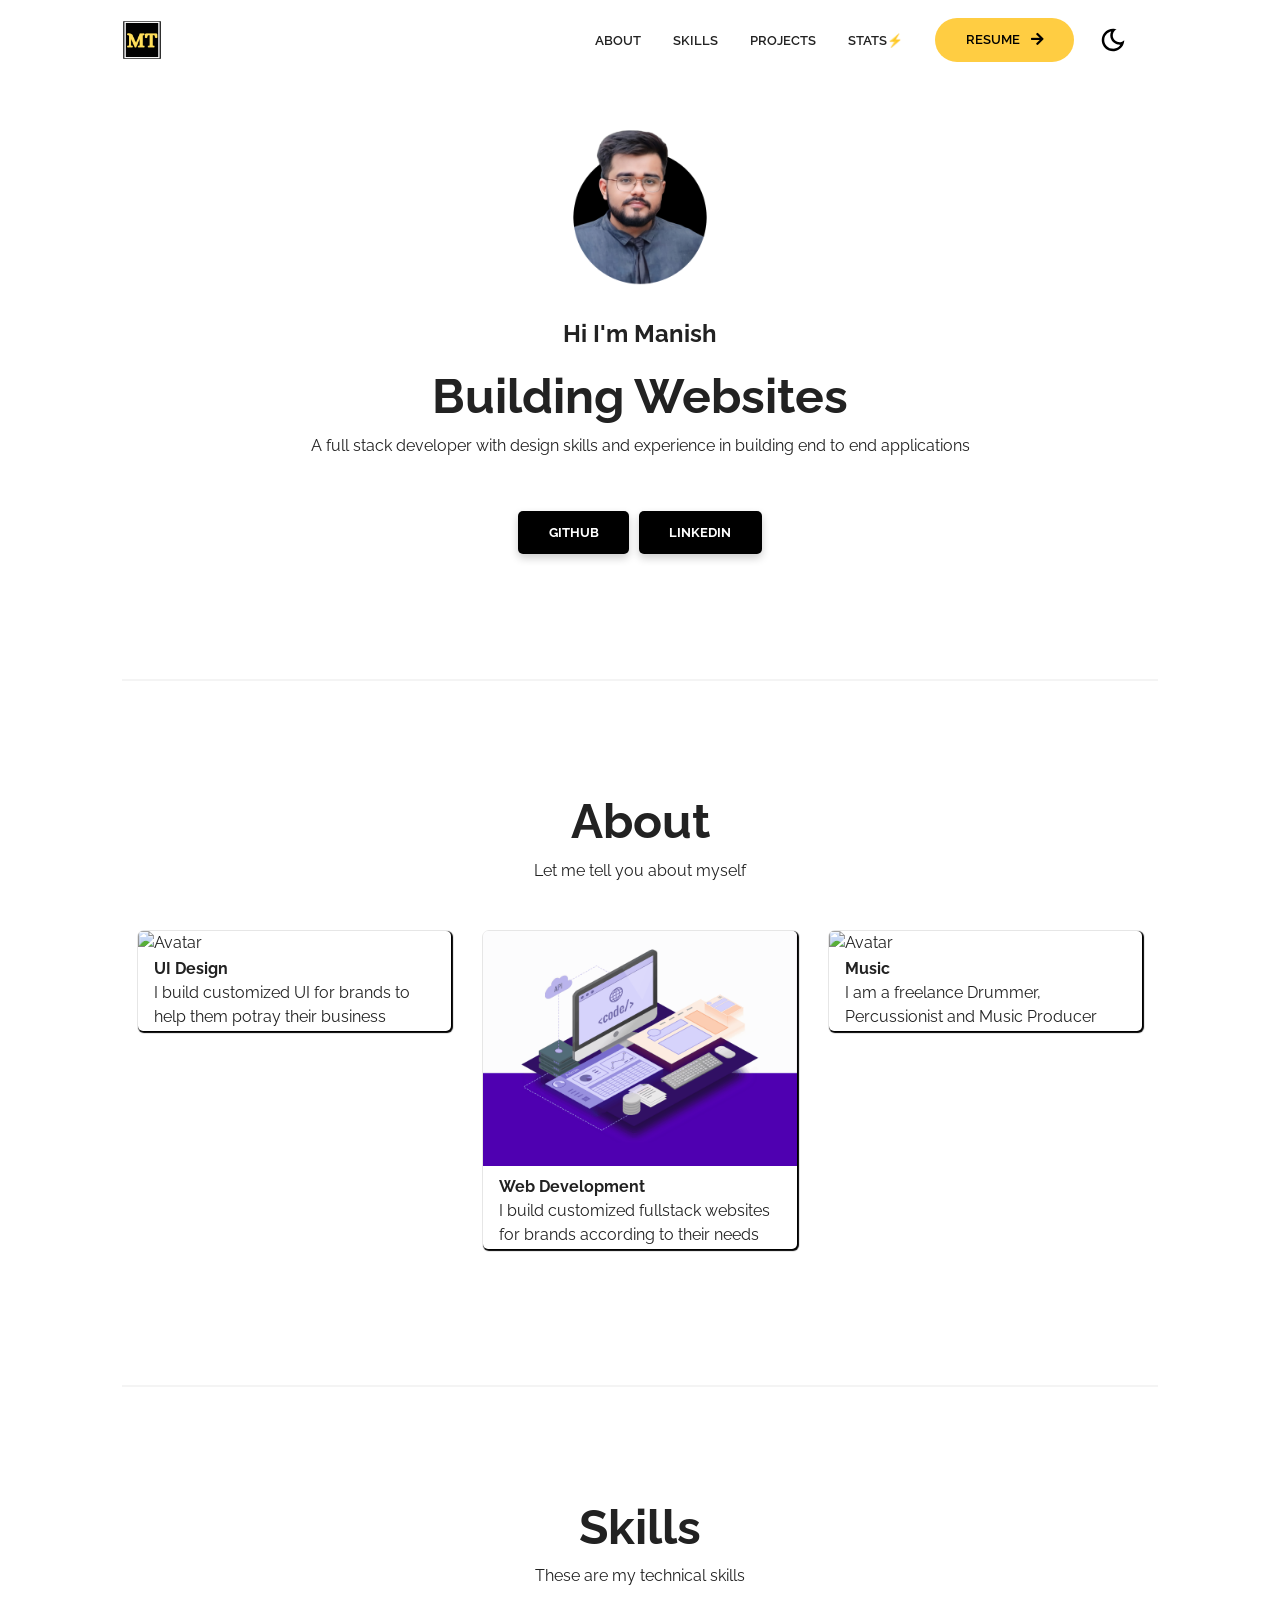
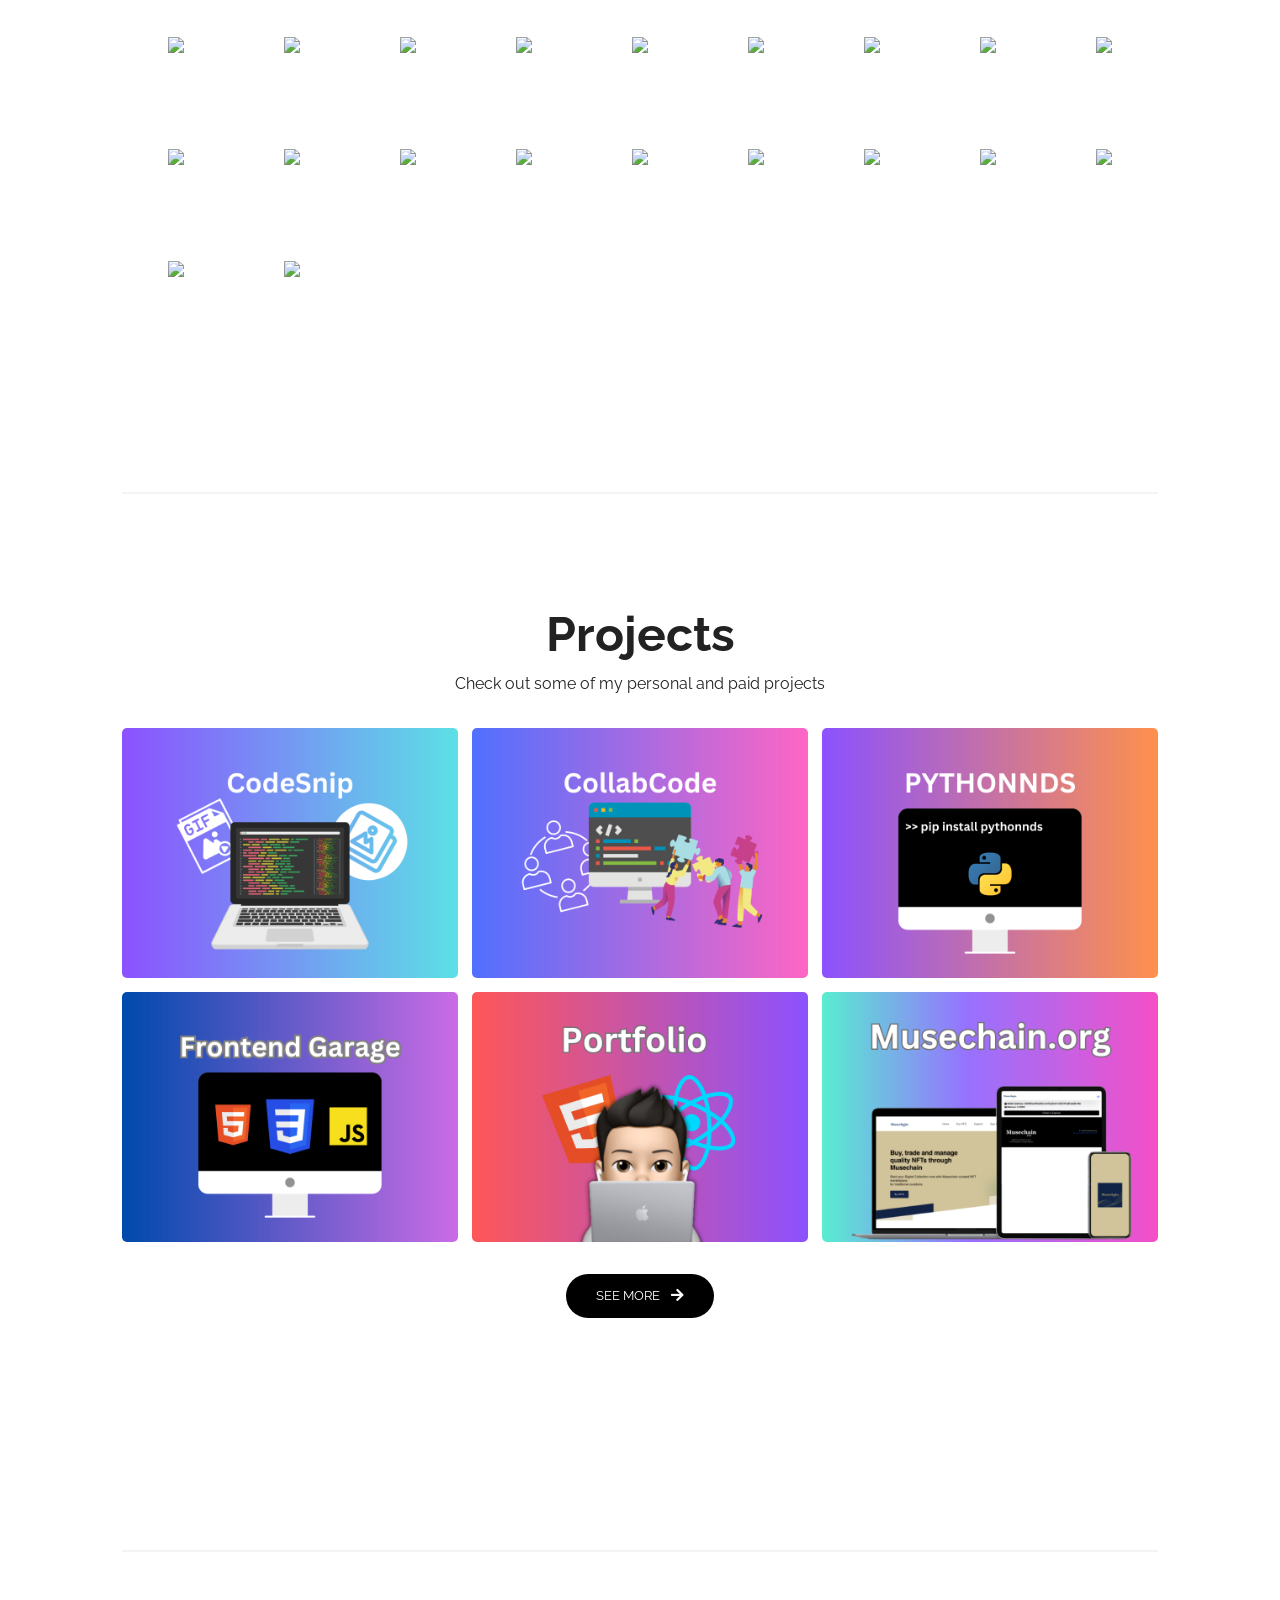
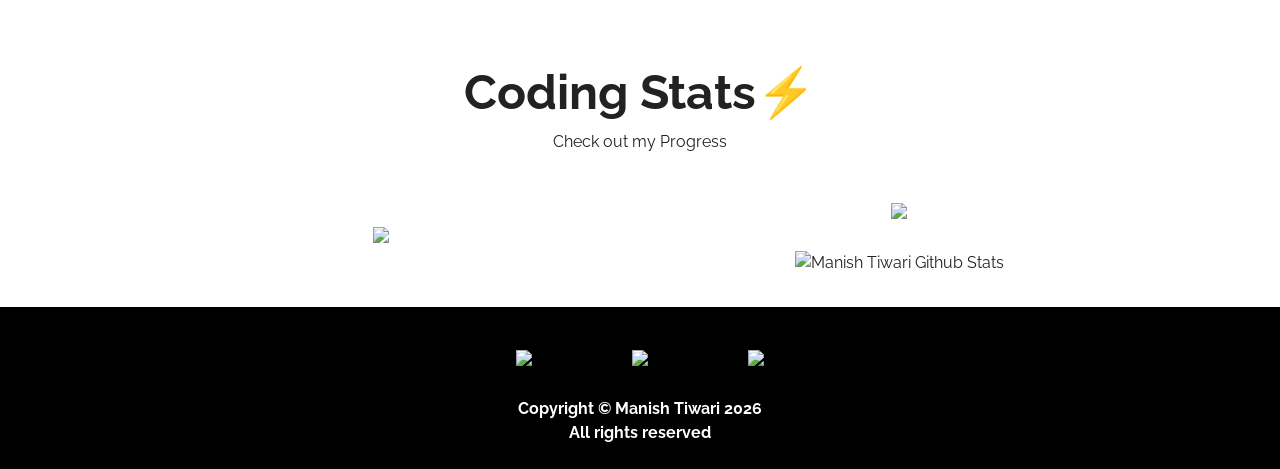
==== index.html @ 87e09b03 "Update index.html" ====
<!DOCTYPE html>
<html lang="en">
    <head>
        <meta charset="UTF-8">
        <meta http-equiv="X-UA-Compatible" content="IE=edge">
        <meta name="viewport" content="width=device-width, initial-scale=1.0">
        <!-- Primary Meta Tags -->
        <title>Manish Portfolio</title>
        <meta name="title" content="Manish Tiwari">
        <meta name="description" content="Portfolio Website">
        <!-- Open Graph / Facebook -->
        <meta property="og:type" content="website">
        <meta property="og:url" content="https://github.com/manish-9245/manish-9245.github.io">
        <meta property="og:title" content="Manish Tiwari">
        <meta property="og:description" content="Portfolio Website">
        <meta property="og:image" content="https://user-images.githubusercontent.com/62628408/150613011-b78a7f5a-0af1-4312-aab0-0022e7258693.png">
        <!-- Twitter -->
        <meta property="twitter:card" content="summary_large_image">
        <meta property="twitter:url" content="https://github.com/manish-9245/manish-9245.github.io">
        <meta property="twitter:title" content="Manish Tiwari">
        <meta property="twitter:description" content="Portfolio Website">
        <meta property="twitter:image" content="https://i.postimg.cc/9M6MC1FP/IMG-1929.jpg">
        <!-- Link -->
        <link rel="stylesheet" href="https://fontawesome.com/releases/v5.15/css/all.css">
        <link rel="apple-touch-icon" sizes="180x180" href="/src/assets/favicon/MT.png">
        <link
            rel="icon"
            type="image/png"
            sizes="16x16"
            href="/src/assets/favicon/MT.png"
        >
        <link
            rel="icon"
            type="image/png"
            sizes="32x32"
            href="/src/assets/favicon/MT.png"
        >
        <link
            rel="icon"
            type="image/png"
            sizes="192x192"
            href="/src/assets/favicon/MT.png"
        >
        <link
            rel="icon"
            type="image/png"
            sizes="512x512"
            href="/src/assets/favicon/MT.png"
        >
        <link rel="icon" type="image/x-icon" href="/src/assets/favicon/MT.ico">
        <link rel="manifest" href="/src/assets/favicon/site.webmanifest">
        <link
            rel="stylesheet"
            href="https://use.fontawesome.com/releases/v5.15.4/css/all.css"
            integrity="sha384-DyZ88mC6Up2uqS4h/KRgHuoeGwBcD4Ng9SiP4dIRy0EXTlnuz47vAwmeGwVChigm"
            crossorigin="anonymous"
        >
        <link rel="stylesheet" href="/src/css/style.css">
        <link rel="stylesheet" href="/src/css/utilities.css">
    </head>
    <body>
        <header id="hero">
            <!-- Navbar -->
            <nav class="navbar">
                <div class="container">
                    <!-- Logo -->
                    <h1 id="logo">
                        <a href="https://github.com/manish-9245">
                            <img src="./src/assets/favicon/MT.png" alt="Your Logo">
                        </a>
                    </h1>
                    <!-- Navbar links -->
                    <ul class="nav-menu">
                        <li>
                            <a class="nav-link" href="#about">ABOUT</a>
                        </li>
                        <li>
                            <a class="nav-link" href="#skilled">SKILLS</a>
                        </li>
                        <li>
                            <a class="nav-link" href="#projects">PROJECTS</a>
                        </li>
                        <li>
                            <a class="nav-link" href="#stats">STATS⚡</a>
                        </li>
                        <li>
                            <a class="nav-link btn btn-primary" href="https://drive.google.com/file/d/1fNdwruyw9_mFZpUhJVUQkKXhj7fL78l2/view?usp=sharing">
                                RESUME
                                <i class="fas fa-arrow-right"></i>
                            </a>
                        </li>
                        <!-- Toggle switch -->
                        <div class="theme-switch">
                            <input type="checkbox" id="switch">
                            <label class="toggle-icons" for="switch">
                                <img class="moon" src="/src/assets/moon.svg">
                                <img class="sun" src="/src/assets/sun.svg">
                            </label>
                        </div>
                        <!-- Hamburger menu -->
                    </ul>
                    <div class="hamburger">
                        <span class="bar"></span>
                        <span class="bar"></span>
                        <span class="bar"></span>
                    </div>
                </div>
            </nav>
            <section class="header-container">
                <img class="profile-image" src="/src/assets/profile-image.png" alt="">
                <h1>Hi I'm Manish</h1>
                <div class="content-text">
                    <h2>Building Websites</h2>
                    <p>
                        A full stack developer with design skills and experience in building
            end to end applications
                    </p>
                </div>
                <div class="button-container">
                    <a href="https://github.com/manish-9245" class="btn btn-secondary" target="_blank">
                        <strong>Github</strong>
                    </a>
                    <a href="https://www.linkedin.com/in/manishtiwari13/" class="btn btn-secondary" target="_blank">
                        <strong>LinkedIn</strong>
                    </a>
                </div>
            </section>
        </header>
        <!-- About -->
        <section id="about">
            <div class="division"></div>
            <div class="content-text">
                <h2>About</h2>
                <p>Let me tell you about myself</p>
            </div>
            <div class="responsive-three-column-grid">
                <div>
                    <div class="cards">
                        <img src="/src/assets/ui.gif" alt="Avatar">
                        <div class="containers">
                            <h4>
                                <b>UI Design</b>
                            </h4>
                            <p>I build customized UI for brands to help them potray their business</p>
                        </div>
                    </div>
                </div>
                <div>
                    <div class="cards">
                        <img src="/src/assets/web-development.gif" alt="Avatar">
                        <div class="containers">
                            <h4>
                                <b>Web Development</b>
                            </h4>
                            <p>I build customized fullstack websites for brands according to their needs</p>
                        </div>
                    </div>
                </div>
                <div>
                    <div class="cards">
                        <img src="/src/assets/music.gif" alt="Avatar">
                        <div class="containers">
                            <h4>
                                <b>Music</b>
                            </h4>
                            <p>I am a freelance Drummer, Percussionist and Music Producer</p>
                        </div>
                    </div>
                </div>
            </div>
        </section>
        <!-- skills -->
        <section id="skilled">
            <div class="division"></div>
            <div class="content-text">
                <h2>Skills</h2>
                <p>These are my technical skills</p>
            </div>
            <div class="skills">
                <div class="skill">
                    <img src="https://raw.githubusercontent.com/rahulbanerjee26/githubProfileReadmeGenerator/main/icons/html.svg">
                </div>
                <div class="skill">
                    <img src="https://raw.githubusercontent.com/rahulbanerjee26/githubProfileReadmeGenerator/main/icons/css.svg">
                </div>
                <div class="skill">
                    <img src="https://raw.githubusercontent.com/rahulbanerjee26/githubProfileReadmeGenerator/main/icons/cpp.svg">
                </div>
                <div class="skill">
                    <img src="https://raw.githubusercontent.com/rahulbanerjee26/githubProfileReadmeGenerator/main/icons/python.svg">
                </div>
                <div class="skill">
                    <img src="https://raw.githubusercontent.com/rahulbanerjee26/githubProfileReadmeGenerator/main/icons/javascript.svg">
                </div>
                <div class="skill">
                    <img src="https://raw.githubusercontent.com/rahulbanerjee26/githubProfileReadmeGenerator/main/icons/azure.svg">
                </div>
                <div class="skill">
                    <img src="https://raw.githubusercontent.com/rahulbanerjee26/githubProfileReadmeGenerator/main/icons/bootstrap.svg">
                </div>
                <div class="skill">
                    <img src="https://raw.githubusercontent.com/rahulbanerjee26/githubProfileReadmeGenerator/main/icons/figma.svg">
                </div>
                <div class="skill">
                    <img src="https://raw.githubusercontent.com/rahulbanerjee26/githubProfileReadmeGenerator/main/icons/firebase.svg">
                </div>
                <div class="skill">
                    <img src="https://raw.githubusercontent.com/rahulbanerjee26/githubProfileReadmeGenerator/main/icons/graphql.svg">
                </div>
                <div class="skill">
                    <img src="https://raw.githubusercontent.com/rahulbanerjee26/githubProfileReadmeGenerator/main/icons/heroku.svg">
                </div>
                <div class="skill">
                    <img src="https://raw.githubusercontent.com/rahulbanerjee26/githubProfileReadmeGenerator/main/icons/mongodb.svg">
                </div>
                <div class="skill">
                    <img src="https://raw.githubusercontent.com/rahulbanerjee26/githubProfileReadmeGenerator/main/icons/mysql.svg">
                </div>                
                
               
                <div class="skill" style="filter:drop-shadow(2px 2px 2px white);">
                    <img src="https://raw.githubusercontent.com/rahulbanerjee26/githubProfileReadmeGenerator/main/icons/php.svg">
                </div>
                <div class="skill">
                    <img src="https://raw.githubusercontent.com/rahulbanerjee26/githubProfileReadmeGenerator/main/icons/reactjs.svg">
                </div>
                <div class="skill">
                    <img src="https://raw.githubusercontent.com/rahulbanerjee26/githubProfileReadmeGenerator/main/icons/redux.svg">
                </div>
                <div class="skill">
                    <img src="https://raw.githubusercontent.com/rahulbanerjee26/githubProfileReadmeGenerator/main/icons/sass.svg">
                </div>
                
                <div class="skill">
                    <img src="https://raw.githubusercontent.com/rahulbanerjee26/githubProfileReadmeGenerator/main/icons/typescript.svg">
                </div>
                <div class="skill" style="filter:drop-shadow(2px 2px 2px white);">
                    <img src="https://raw.githubusercontent.com/rahulbanerjee26/githubProfileReadmeGenerator/main/icons/vercel-dark.svg">
                </div>
                <div class="skill">
                    <img src="https://raw.githubusercontent.com/rahulbanerjee26/githubProfileReadmeGenerator/main/icons/netlify.svg">
                </div>
                
            </div>
        </section>
        <!-- Projects -->
        <section id="projects" class="project-container container">
            <div class="division"></div>
            <div class="content-text">
                <h2>Projects</h2>
                <p>Check out some of my personal and paid projects</p>
            </div>
            <article class="project">
                <!-- Project 1 -->
                <div href="https://codesnip-sigma.vercel.app/" class="card">
                    <div class="project-info">
                        <div class="project-bio">
                            <h3>
                                <mark style="background-color: blue; color: white">
                                    CodeSnip
                                </mark
                >
                            </h3>
                            <p>
                                <mark>React, HTML, SASS, CSS, JS</mark>
                            </p>
                        </div>
                        <div class="project-link">
                            <a href="https://github.com/manish-9245/codesnip" target="_blank">
                                <i class="fab fa-github"></i>
                            </a>
                            <a href="https://codesnip-sigma.vercel.app/" target="_blank">
                                <i class="fas fa-globe"></i>
                            </a>
                        </div>
                    </div>
                </div>
                <!-- Project 2 -->
                <div href="" class="card">
                    <div class="project-info">
                        <div class="project-bio">
                            <h3>
                                <mark style="background-color: blue; color: white">
                                    CollabCode
                                </mark
                >
                            </h3>
                            <p>
                                <mark>Web Socket, React,CSS, Node</mark>
                            </p>
                        </div>
                        <div class="project-link">
                            <a href="https://github.com/manish-9245/collabcode.io" target="_blank">
                                <i class="fab fa-github"></i>
                            </a>
                            <a href="http://collabcode-io.vercel.app/" target="_blank">
                                <i class="fas fa-globe"></i>
                            </a>
                        </div>
                    </div>
                </div>
                <!-- Porject 3 -->
                <div href="" class="card">
                    <div class="project-info">
                        <div class="project-bio">
                            <h3>
                                <mark style="background-color: blue; color: white">
                                    PYTHONNDS
                                </mark
                >
                            </h3>
                            <p>
                                <mark>Python, Twine</mark>
                            </p>
                        </div>
                        <div class="project-link">
                            <a href="https://github.com/manish-9245/pythonnds_docs" target="_blank">
                                <i class="fab fa-github"></i>
                            </a>
                            <a href="https://py-ds-docs.vercel.app/" target="_blank">
                                <i class="fas fa-globe"></i>
                            </a>
                        </div>
                    </div>
                </div>
                <!-- Project 4 -->
                <div href="" class="card">
                    <div class="project-info">
                        <div class="project-bio">
                            <h3>
                                <mark style="background-color: blue; color: white">
                                    Frontend Garage
                                </mark
                >
                            </h3>
                            <p>
                                <mark>Javascript, React, CSS, Code Mirror</mark>
                            </p>
                        </div>
                        <div class="project-link">
                            <a href="https://github.com/manish-9245/Frontend-Garage" target="_blank">
                                <i class="fab fa-github"></i>
                            </a>
                            <a href="http://frontend-garage-eosin.vercel.app/" target="_blank">
                                <i class="fas fa-globe"></i>
                            </a>
                        </div>
                    </div>
                </div>
                <!-- Project 5 -->
                <div href="https://manishtiwari-bay.vercel.app/" class="card">
                    <div class="project-info">
                        <div class="project-bio">
                            <h3>
                                <mark style="background-color: blue; color: white">
                                    Portfolio
                                </mark
                >
                            </h3>
                            <p>
                                <mark>React, HTML, SASS, CSS, JS</mark>
                            </p>
                        </div>
                        <div class="project-link">
                            <a href="https://github.com/manish-9245/Portfolio-React" target="_blank">
                                <i class="fab fa-github"></i>
                            </a>
                            <a href="https://manishtiwari-bay.vercel.app/" target="_blank">
                                <i class="fas fa-globe"></i>
                            </a>
                        </div>
                    </div>
                </div>
                <!-- Project 6 -->
                <div href="" class="card">
                    <div class="project-info">
                        <div class="project-bio">
                            <h3>
                                <mark style="background-color: blue; color: white">
                                    MuseChain
                                </mark
                >
                            </h3>
                            <p>
                                <mark>React, HTML, CSS, JS, Web3</mark>
                            </p>
                        </div>
                        <div class="project-link">
                            <a href="https://github.com/Musechainofficial/MuseChain_Client" target="_blank">
                                <i class="fab fa-github"></i>
                            </a>
                            <a href="https://musechain.org/" target="_blank">
                                <i class="fas fa-globe"></i>
                            </a>
                        </div>
                    </div>
                </div>
            </article>
            <a href="https://github.com/manish-9245?tab=repositories" class="btn btn-secondary" target="_blank">
                See More
                <i class="fas fa-arrow-right"></i>
            </a>
        </section>
        <section id="stats">
            <div class="division"></div>
            <div class="content-text">
                <h2>Coding Stats⚡</h2>
                <p>Check out my Progress</p>
            </div>
            <div class="row">
                <div class="column" >
                    <a href="https://leetcode.com/coderbabuaa/"><img src="https://leetcard.jacoblin.cool/coderbabuaa?theme=dark&font=Crimson%20Pro&ext=heatmap&cache=0" width:"100%" /></a>
                </div>
                <div class="column" >
                    <img src="https://wakatime.com/badge/user/8862995c-21a1-4de3-9a95-e04b050ba05e.svg">
                    <br><br>
                    <img align="center" src="https://github-readme-streak-stats.herokuapp.com/?user=manish-9245&theme=react&border=61dafb&hide_border=true" alt="Manish Tiwari Github Stats" width:"100%" />
                </div>
              </div>
        </section>
        <footer id="footer">
            <div class="container">
                <div class="socs">
                    <div class="soc">
                        <a href="https://www.instagram.com/manish.mp3/">
                        <img src="https://raw.githubusercontent.com/rahulbanerjee26/githubProfileReadmeGenerator/main/icons/instagram.svg"></a>
                    </div>
                    <div class="soc">
                        
                        <a href="https://www.linkedin.com/in/manishtiwari13/">
                        <img src="https://raw.githubusercontent.com/rahulbanerjee26/githubProfileReadmeGenerator/main/icons/linked-in-alt.svg">
                    </a>
                    </div>
                    <div class="soc">
                        <a href="https://github.com/manish-9245">
                        <img src="https://raw.githubusercontent.com/rahulbanerjee26/githubProfileReadmeGenerator/main/icons/github.svg"></a>
                    </div>
                </div>
                <h4>
                    Copyright &copy; Manish Tiwari
                    <span id="datee"></span>
                    <br>All rights reserved
                </h4>
            </div>
        </footer>
        <script src="/src/js/script.js"></script>
    </body>
</html>
---- src/css/style.css ----
/* This is the required project styling. Will contain essential CSS styles like:
   * Flex property
   * Grid layout
   * Cards and sections
*/

@import url(https://fonts.googleapis.com/css?family=Raleway:100,200,300,regular,500,600,700,800,900,100italic,200italic,300italic,italic,500italic,600italic,700italic,800italic,900italic);

/* variables */
:root {
  /* Colors */
  --primary-color: #ffcd42;
  --secondary-color: #ffd35c;
  --bg-primary: #ffffff;
  --text-color: #222222;
  --text-color-two: #ffffff;
  --bg-secondary: #000000;
  --card-background: #f4f4f4;
  --bg-secondary-two: #111111;

  --shadow: 0 10px 40px rgba(0, 0, 0, 0.2);

  /* Font Weight */
  --weight-small: 400;
  --weight-semibold: 600;
  --weight-bold: 800;

  /* Max width */
  --width-small: 600px;
  --width-medium: 1100px;
  --width-large: 1300px;
  --card-colour: #000000;
  --footer-border:rgb(0, 0, 0);
}

[data-theme="dark"] {
  --primary-color: #ffcd42;
  --secondary-color: #ffd35c;
  --bg-primary: #000000;
  --text-color: #ffffff;
  --text-color-two: #222222;
  --bg-secondary: #ffffff;
  --card-background: #111111;
  --bg-secondary-two: #f4f4f4;
  --shadow: 0 2px 10px rgba(95, 95, 95, 0.2);
  --card-colour: #ffffff;
  --footer-border:#ffd35c;
}

html {
  font-size: 100%;
  scroll-behavior: smooth;
}

/* Reset default styling */
* {
  margin: 0;
  padding: 0;
  box-sizing: border-box;
}

ul {
  list-style: none;
}

a {
  text-decoration: none;
  color: var(--text-color);
}
/* timeline */
.responsive-three-column-grid {
  display:block;
}

/* columns */
.responsive-three-column-grid > * {
  padding:1rem;
}

/* tablet breakpoint */
@media (min-width:768px) {
  .responsive-three-column-grid {
      display: grid;
      grid-auto-rows: 1fr;
      grid-template-columns: 1fr 1fr 1fr;
  }
}

.soc {
  margin: 1rem;
  height: 2rem;
  width: 2rem; 
}
.soc > img{
  text-align: center;
 width: 100%;
}

.socs :hover{
  filter:drop-shadow(1px 1px 1px rgb(155, 240, 255));
  animation: sbounce 0.6s infinite alternate;
}


.socs {
  max-width: 1200px;
  margin: 0 auto;
  display: grid;
  gap: 1rem;
  justify-content: center;
  grid-template-columns: repeat(auto-fit, minmax(100px, 1fr));
  text-align: center;
  align-items: center;
  place-items: center;
}

.container {
  display: flex;
  justify-content: center;
  text-align: center;
  max-width: 1000px; /* Adjust the maximum width of the container as needed */
  margin: 0 auto; /* Center the container horizontally on the page */
}

.row {
  display:block;
  align-items: center;
}
.row >*{
  padding:1rem;
  text-align: center;
  place-content: center;
}
@media (min-width:768px) {
  .row {
      display: grid;
      grid-template-columns: 1fr 1fr;
  }
}
@media (max-width:768px) {
  .row {
      display: grid;
      grid-template-columns: 1fr;
  }
}

#skilled {
  display: flex;
  flex-direction: column;
  max-width: var(--width-medium);
  margin: 0 auto;
  padding: 1rem 2rem;
}

.skill {
  margin: 1rem;
  height: 4rem;
  width: 4rem; 
}

.skill > img{
  text-align: center;
 width: 100%;
}
* {
  max-width: 100%;
}
.skills :hover{
  filter:drop-shadow(2px 2px 2px var(--card-colour));
  animation: sbounce 0.6s infinite alternate;
}

@keyframes sbounce {
  from {
    transform: translateY(0px);
  }

  to {
    transform: translateY(-5px);
  }
}

.skills {
  max-width: 100%;
  margin: 0 auto;
  display: grid;
  gap: 1rem;
  justify-content: center;
  grid-template-columns: repeat(auto-fit, minmax(100px, 1fr));
  text-align: center;
  align-items: center;
  place-items: center;
}

.cards {
  box-shadow: 1px 1px 1px 1px var(--card-colour);
  transition: 0.3s;
  border-radius: 5px; /* 5px rounded corners */
}
body::-webkit-scrollbar {
  width: 3px;
  height: 10px;               /* width of the entire scrollbar */
}
body::-webkit-scrollbar-track {
  background: var(--bg-primary);        /* color of the tracking area */
}
body::-webkit-scrollbar-thumb {
  background-color: var(--bg-primary);    /* color of the scroll thumb */
  border-radius: 20px;       /* roundness of the scroll thumb */
  border: 3px solid var(--card-colour);  /* creates padding around scroll thumb */
}
/* Add rounded corners to the top left and the top right corner of the image */
.cards >img {
  border-radius: 5px 5px 0 0;
  text-align: center;
 width: 100%;
}

.card >p{
  padding-bottom: 5px;
}
/* On mouse-over, add a deeper shadow */
.cards:hover {
  box-shadow: 0 4px 10px 5px var(--card-colour);
}

/* Add some padding inside the card container */
.containers {
  padding: 2px 16px;
}
/* Main styling */
body {
  background: var(--bg-primary);
  color: var(--text-color);
  font-family: "Raleway", sans-serif;
  line-height: 1.5;
}

.button-container {
  display: flex;
  justify-content: center;
  align-items: center;
  gap:10px;
}
.button-container .btn{
  box-shadow: 0 4px 8px 0 rgba(0,0,0,0.2);
  transition: 0.3s;
  border-radius: 5px;
}
.button-container .btn:hover {
  box-shadow: 0 5px 10px 0 rgba(0,0,0,0.6);
}

/* Navbar */
.navbar {
  position: fixed;
  top: 0;
  left: 0;
  right: 0;
  z-index: 20;
  background: var(--bg-primary);
  
}

.navbar .container {
  display: flex;
  align-items: center;
  justify-content: space-between;
  z-index: 20;
  height: 80px;
  width: 100%;
  
}

.navbar .nav-menu {
  display: flex;
  align-items: center;
  background: var(--bg-primary);
}

.navbar .nav-link {
  margin: 0 1rem;
  font-size: 0.8rem;
  font-weight: var(--weight-semibold);
}

.navbar #logo img {
  display: block;
  width: 40px;
}

.navbar .btn {
  margin-right: 1.5rem;
}

.fas.fa-arrow-right {
  margin-left: 0.5rem;
  font-size: 0.9rem;
}

/* hamburger */
.hamburger {
  margin-bottom: 0.1rem;
  display: none;
}

.bar {
  display: block;
  width: 23px;
  height: 3px;
  margin: 4px auto;
  transition: all 0.3s ease-in-out;
  border-radius: 30px;
  background-color: var(--bg-secondary);
}

/* Hero section */
#hero {
  display: flex;
  flex-direction: column;
  height: 100%;
}

.profile-image {
  width: 150px;
  border-radius: 50%;
  animation: bounce 1s infinite alternate;
}

@keyframes bounce {
  from {
    transform: translateY(0px);
  }

  to {
    transform: translateY(-10px);
  }
}

.division {
  width: 100%;
  height: 2px;
  background-color: var(--card-background);
  margin: 5.5rem 0;
}
/*About */
#about {
  display: flex;
  flex-direction: column;
  max-width: var(--width-medium);
  margin: 0 auto;
  padding: 1rem 2rem;
}
#stats {
  display: flex;
  flex-direction: column;
  max-width: var(--width-medium);
  margin: 0 auto;
  padding: 1rem 2rem;
}
/* Projects */
#projects {
  display: flex;
  flex-direction: column;
  margin: 2rem auto 5rem;
}

#projects .btn {
  align-self: center;
  margin: 2rem 0;
}

.project {
  display: grid;
  grid-template-columns: repeat(3, 1fr);
  grid-auto-rows: minmax(250px, auto);
  grid-gap: 0.9rem;
}

.card .project-bio p {
  font-size: 0.83rem;
}

.card .project-bio h3 {
  font-size: 0.9rem;
}

.project-info {
  display: flex;
  justify-content: space-between;
  opacity: 0;
  position: relative;
  transition: 0.5s ease-out;
}

.project-bio {
  display: flex;
  flex-direction: column;
  justify-content: flex-end;
  position: relative;
  top: 160px;
  left: 10px;
}

/* Footer */
#footer {
  background: #000000;
  border-top: 2px solid var(--footer-border);
}

#footer .container {
  display: flex;
  flex-direction: column;
  align-items: center;
  justify-content: center;
  color: #ffffff;
  min-height: 160px;
  text-align: center;
}


/* Responsiveness */

@media (max-width: 1000px) {
  .project {
    display: grid;
    grid-template-columns: repeat(2, 1fr);
  }
}

@media (max-width: 768px) {
}

@media (max-width: 670px) {
  .navbar .nav-menu {
    position: fixed;
    right: -100vw;
    top: 4.5rem;
    flex-direction: column;
    width: calc(80% - 10px);
    transition: 0.3s;
    box-shadow: var(--shadow);
    padding: 2rem;
    border-radius: 5px;
    align-items: flex-start;
  }

  .navbar .btn {
    margin: 0;
    margin-top: 1rem;
  }

  .nav-menu.active {
    right: 20px;
  }

  .nav-menu .nav-link {
    font-size: 0.9rem;
    margin: 0 0.2rem;
  }

  .nav-menu li {
    margin-bottom: 0.5rem;
    width: 100%;
  }

  .nav-menu .btn {
    width: 100%;
    text-align: center;
    margin-top: 0.5rem;
  }

  .hamburger {
    display: block;
    cursor: pointer;
    padding: 0.2rem 0.4rem;
  }

  .hamburger.active {
    border: 1px dotted gray;
  }

  .hamburger.active .bar:nth-child(2) {
    opacity: 0;
  }

  .hamburger.active .bar:nth-child(1) {
    transform: translateY(6px) rotate(45deg);
  }

  .hamburger.active .bar:nth-child(3) {
    transform: translateY(-8px) rotate(-45deg);
  }
}

@media (max-width: 600px) {
  .project {
    display: grid;
    grid-template-columns: 1fr;
  }

  .header-container .btn {
    border-radius: 5px;
    width: 80%;
  }
}
---- src/css/utilities.css ----
/* ?This is where reusable styling of this template will be. 
   !Will contain things like:
   * Button styling
   * Background color styling
   * padding and margin
*/

.container {
  max-width: var(--width-medium);
  margin: 0 auto;
  padding: 1rem 2rem;
}

h1::selection,
h2::selection {
  color: #111;
  background: var(--primary-color);
}

/* Buttons */
.btn {
  display: inline-block;
  padding: 0.75rem 1.9rem;
  border-radius: 30px;
  text-transform: uppercase;
  font-size: 0.82rem;
  transition: 0.3s;
}

.btn-primary {
  background: var(--primary-color);
  color: #000000;
}

.btn-secondary {
  margin: 5px 0;
  background-color: var(--bg-secondary);
  color: var(--bg-primary);
}

/* add hover to resume button */
.btn-primary:hover {
  background: var(--secondary-color);
}

/* Dark mode toggle */
#switch {
  display: none;
}

.toggle-icons {
  display: flex;
  justify-content: space-between;
  align-items: center;
  cursor: pointer;
}

.toggle-icons > img {
  transition: 0.6s cubic-bezier(0.23, 1, 0.32, 1);
  width: 30px;
}

.moon {
  transform: rotate(10deg);
}

#switch:checked + .toggle-icons .moon {
  transform: rotate(250deg);
}

#switch:checked + .toggle-icons .sun {
  transform: rotate(100deg);
}

/* Header Container */
.header-container {
  display: flex;
  flex-direction: column;
  align-items: center;
  justify-content: center;
  margin-top: 5rem;
  padding: 1rem;
}
.header-container>img{
  width: 220px;
  height: 220px;
  
}
.header-container > div {
  margin-top: 1rem;
}

.content-text {
  text-align: center;
  margin: 1.5rem 0;
}

.content-text h2 {
  font-size: 3rem;
  line-height: 1.2;
  transition: 0.2s ease-in-out;
}

.content-text p {
  padding: 0.5rem;
  margin: 0 auto;
  max-width: 700px;
}

/* Project cards */
.card {
  padding: 1rem;
  background: var(--card-background);
  color: #ffffff;
  border-radius: 5px;
  transition: 0.4s ease-in-out;
  cursor: pointer;
}

.card a {
  color: #ffffff;
  transition: 0.25s ease-in-out;
  font-size: 1.3rem;
  margin-right: 0.3rem;
}

.card a:hover {
  color: var(--primary-color);
}

.card:hover {
  box-shadow: inset 0 100px 1000px 10px rgba(0, 0, 0, 0.2);
  color: rgb(255, 255, 255);
  background-color: #fd0000
  text-shadow: 1px 1px 0px #000000;
}

.card:hover .project-info {
  opacity: 1;
}

/* Project Images */

/* project 1 */
.card:nth-child(1) {
  background: url(../assets/project/project-one.png) center center/cover;
}

/* Project 2 */
.card:nth-child(2) {
  background: url(../assets/project/project-two.png) center center/cover;
}

/* Project 3 */
.card:nth-child(3) {
  background: url(../assets/project/project-three.png) center center/cover;
}

/* Project 4 */
.card:nth-child(4) {
  background: url(../assets/project/project-four.png) center center/cover;
}

/* Project 5 */
.card:nth-child(5) {
  background: url(../assets/project/project-five.png) center center/cover;
}

/* Project 6 */
.card:nth-child(6) {
  background: url(../assets/project/project-six.png) center center/cover;
}

/* Media Queries */
@media (max-width: 768px) {
  .header-container {
    margin-top: 7rem;
    text-align: center;
  }

  .content-text h2 {
    font-size: 2.5rem;
  }
}
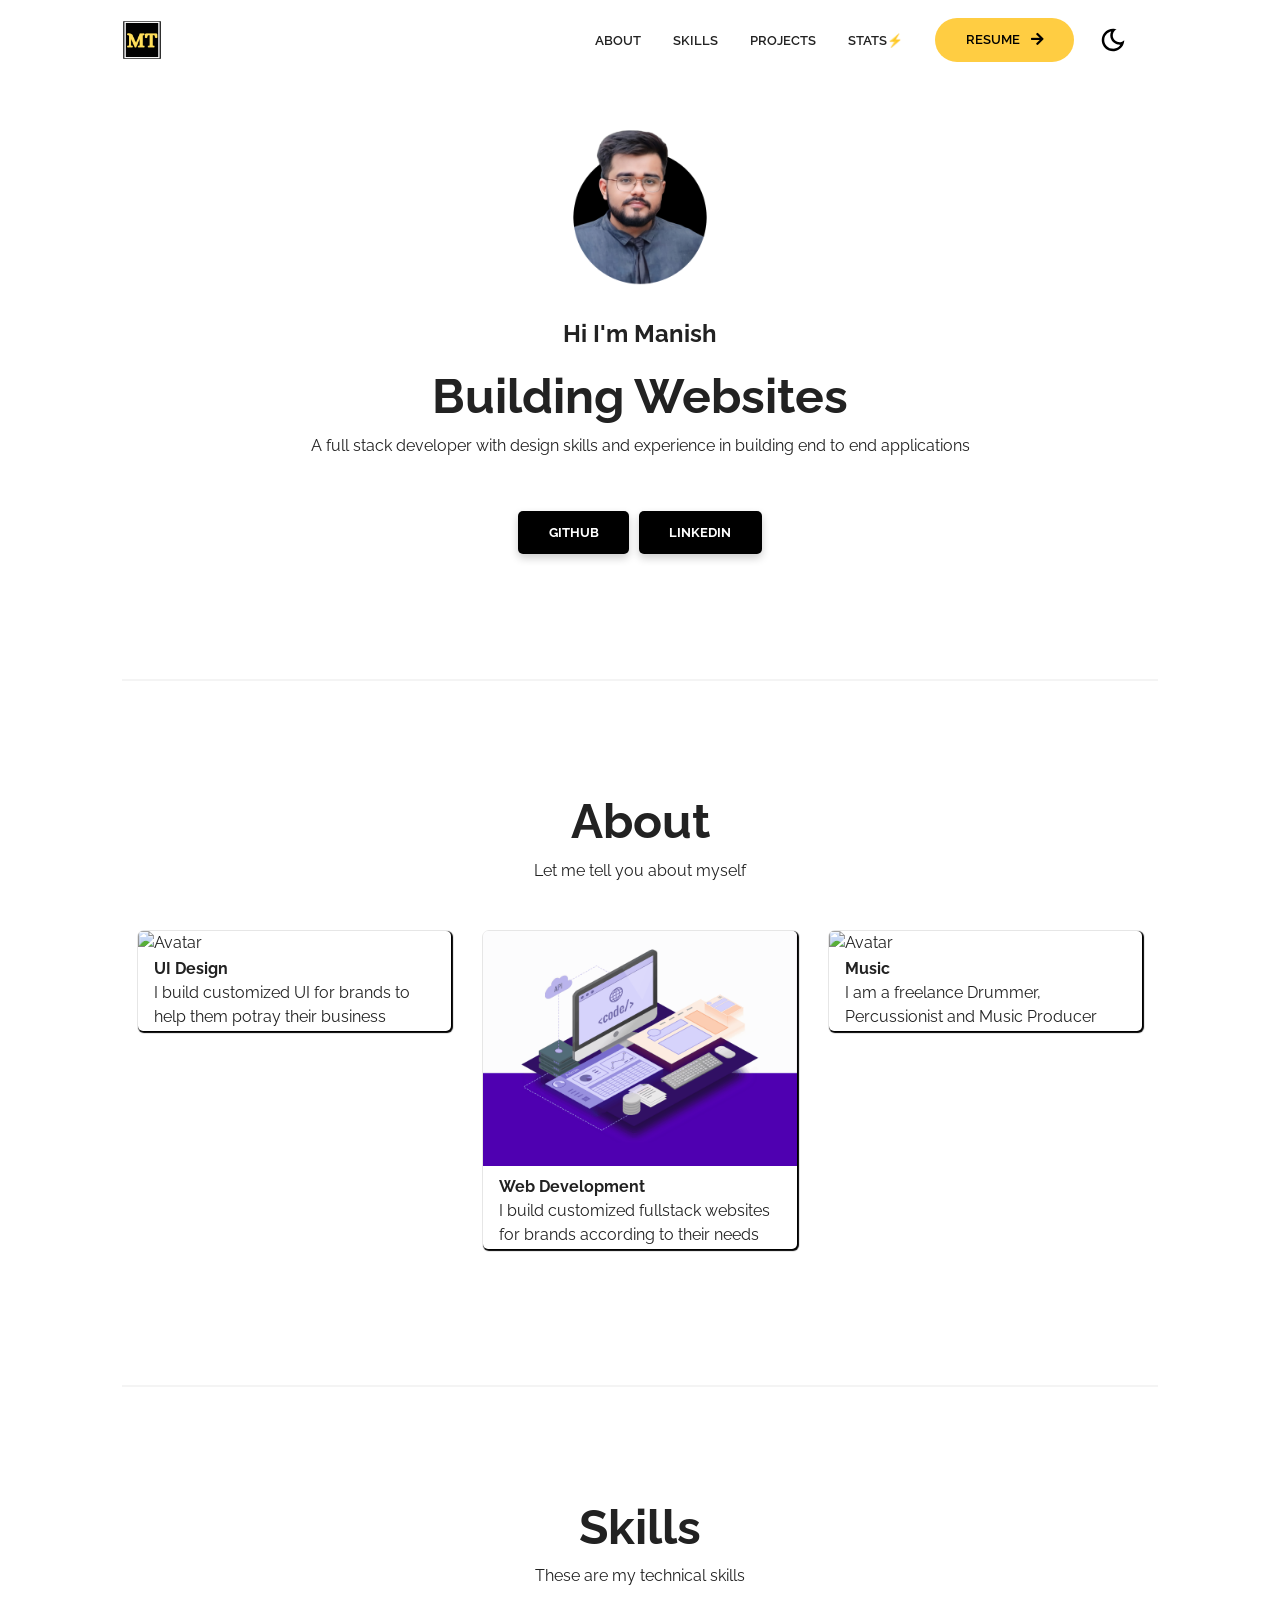
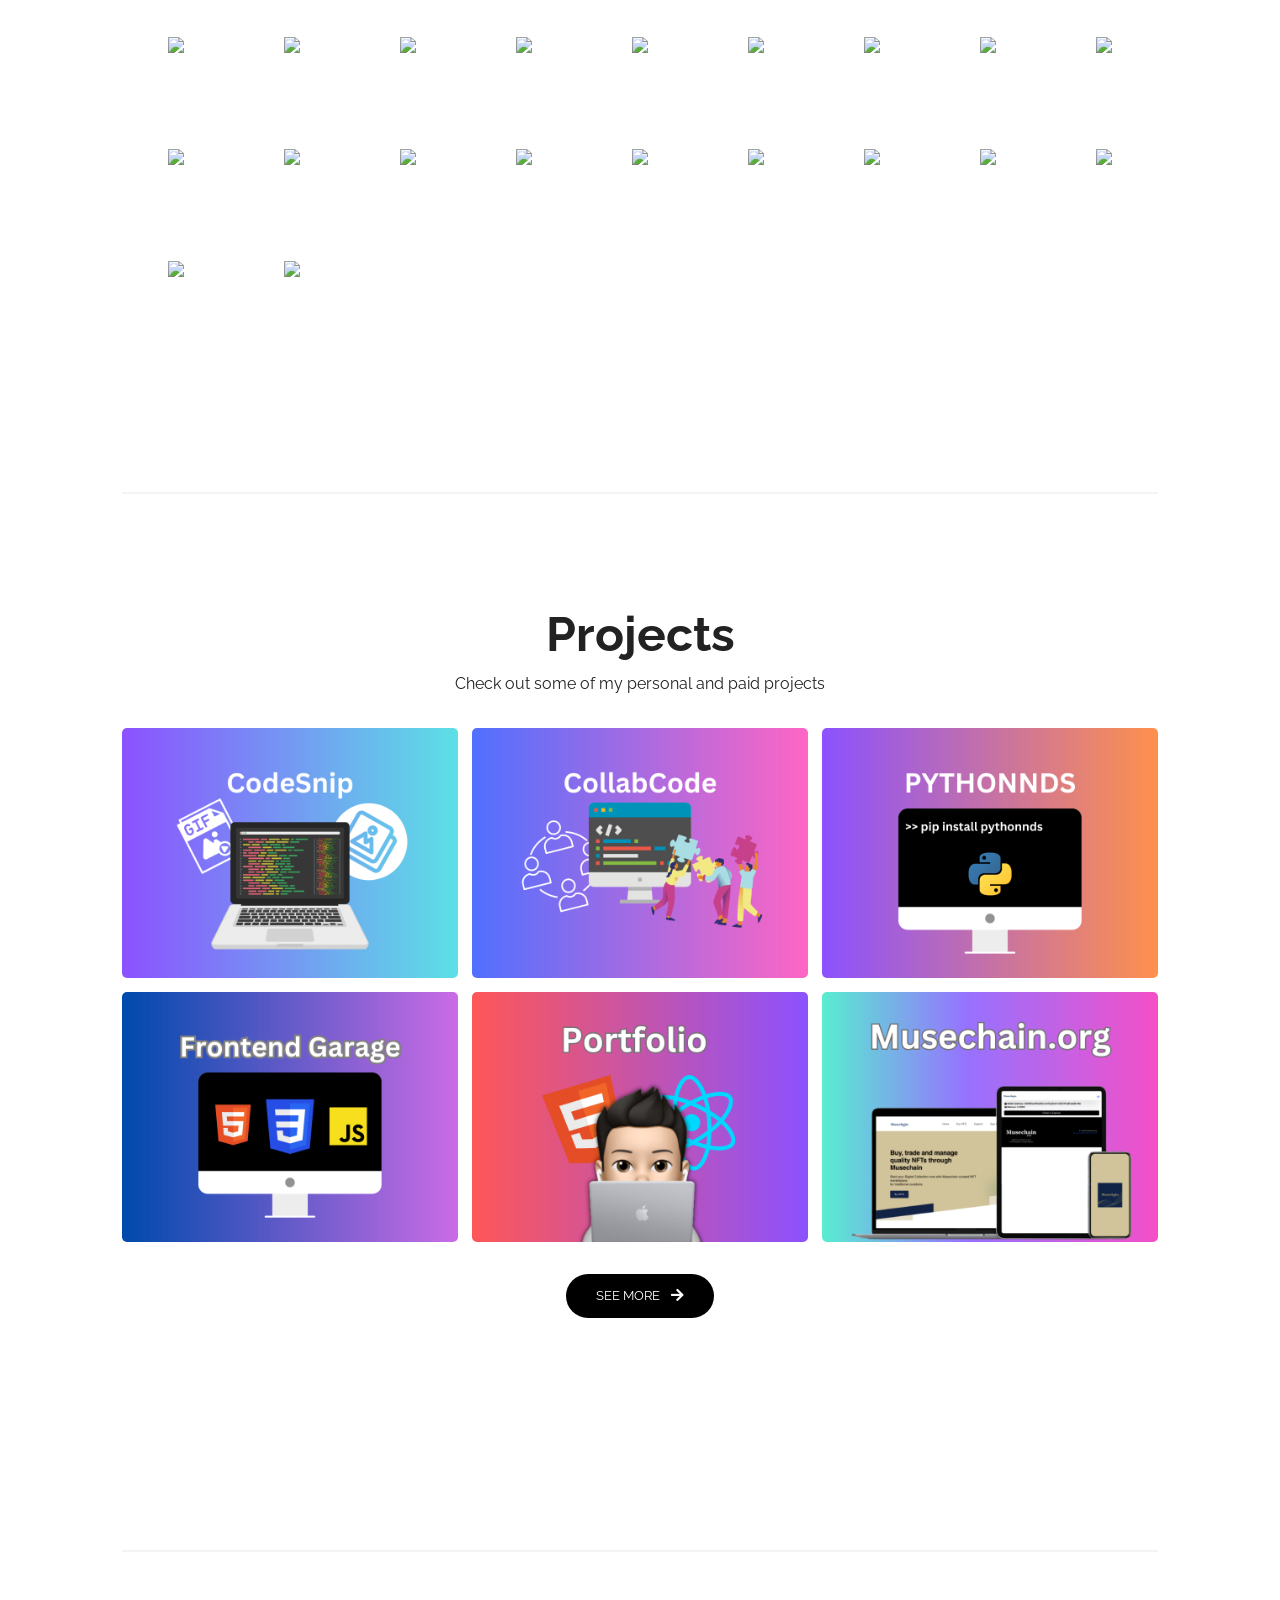
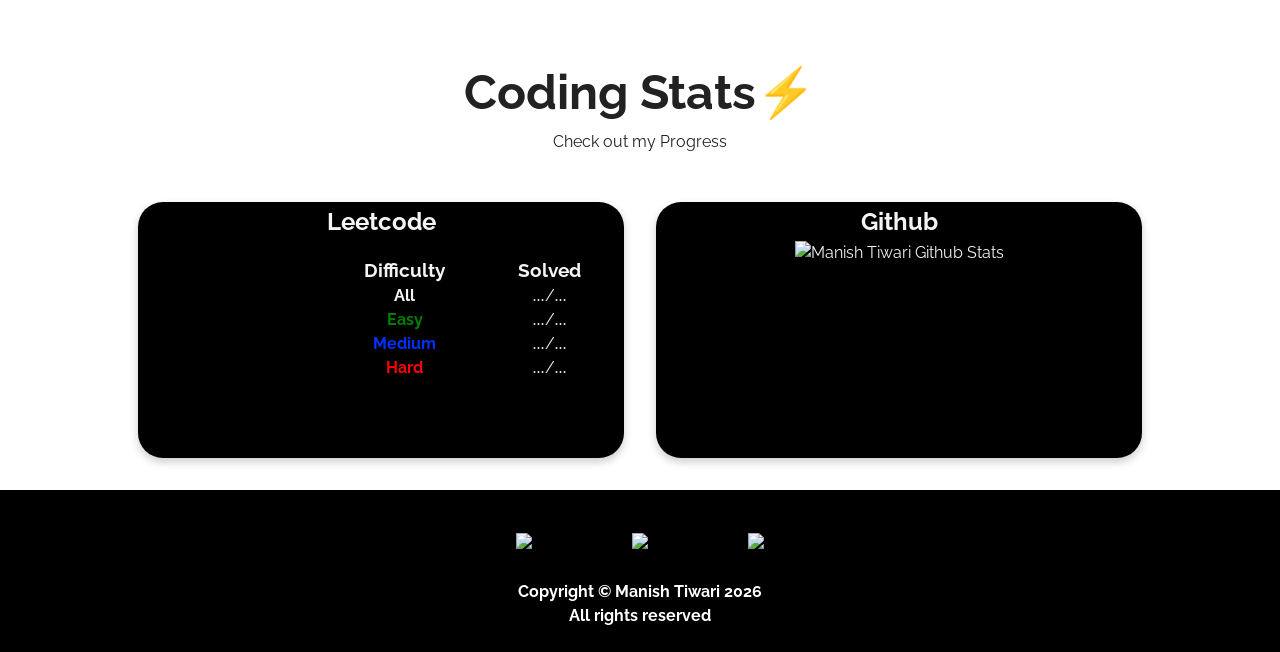
==== commit fcbe158f: "added coding stats" ====
--- a/index.html
+++ b/index.html
@@ -57,6 +57,7 @@
         >
         <link rel="stylesheet" href="/src/css/style.css">
         <link rel="stylesheet" href="/src/css/utilities.css">
+        <style id="dynamic-css"></style>
     </head>
     <body>
         <header id="hero">
@@ -215,9 +216,7 @@
                 </div>
                 <div class="skill">
                     <img src="https://raw.githubusercontent.com/rahulbanerjee26/githubProfileReadmeGenerator/main/icons/mysql.svg">
-                </div>                
-                
-               
+                </div>
                 <div class="skill" style="filter:drop-shadow(2px 2px 2px white);">
                     <img src="https://raw.githubusercontent.com/rahulbanerjee26/githubProfileReadmeGenerator/main/icons/php.svg">
                 </div>
@@ -230,7 +229,6 @@
                 <div class="skill">
                     <img src="https://raw.githubusercontent.com/rahulbanerjee26/githubProfileReadmeGenerator/main/icons/sass.svg">
                 </div>
-                
                 <div class="skill">
                     <img src="https://raw.githubusercontent.com/rahulbanerjee26/githubProfileReadmeGenerator/main/icons/typescript.svg">
                 </div>
@@ -240,7 +238,6 @@
                 <div class="skill">
                     <img src="https://raw.githubusercontent.com/rahulbanerjee26/githubProfileReadmeGenerator/main/icons/netlify.svg">
                 </div>
-                
             </div>
         </section>
         <!-- Projects -->
@@ -408,41 +405,95 @@
                 <p>Check out my Progress</p>
             </div>
             <div class="row">
-                <div class="column" >
-                    <a href="https://leetcode.com/coderbabuaa/"><img src="https://leetcard.jacoblin.cool/coderbabuaa?theme=dark&font=Crimson%20Pro&ext=heatmap&cache=0" width:"100%" /></a>
-                </div>
-                <div class="column" >
-                    <img src="https://wakatime.com/badge/user/8862995c-21a1-4de3-9a95-e04b050ba05e.svg">
-                    <br><br>
-                    <img align="center" src="https://github-readme-streak-stats.herokuapp.com/?user=manish-9245&theme=react&border=61dafb&hide_border=true" alt="Manish Tiwari Github Stats" width:"100%" />
-                </div>
-              </div>
+                <div class="column">
+                    <div class="data-container">
+                        
+                        <h2>Leetcode</h2>
+                        
+                        <div class="leetrow">
+                            
+                            <div>
+                                <div class="circle">
+                                    <div class="outer-circle" id="outerCircle">
+                                        <canvas id="progressChart"></canvas>
+                                        <div class="inner-circle" id="innerCircle">
+                                            
+                                        </div>
+                                    </div>
+                                </div>
+                        
+                            </div>
+                            <div>
+                                <h3>Difficulty</h3>
+                                <p><strong>All</strong></p>
+                                <p style="color:green;"><strong>Easy</strong></p>
+                                <p style="color:rgb(0, 47, 255);"><strong>Medium</strong></p>
+                                <p style="color:rgb(255, 0, 0);"><strong>Hard</strong></p>
+                            </div>
+                            <div>
+                                <h3>Solved</h3>
+                                <p>
+                                    <span id="totalSolved" style="font-family:verdana;">...</span>/<span id="totalQuestions" style="font-family:verdana;">...</span>
+                                </p>
+                                <p>
+                                    <span id="easySolved" style="font-family:verdana;">...</span>/<span id="totalEasy" style="font-family:verdana;">...</span>
+                                    
+                                </p>
+                                <p>
+                                    <span id="mediumSolved" style="font-family:verdana;">...</span>/<span id="totalMedium" style="font-family:verdana;">...</span>
+                                    
+                                </p>
+                                <p>
+                                    <span id="hardSolved" style="font-family:verdana;">...</span>/<span id="totalHard" style="font-family:verdana;">...</span>
+                                </p>
+                            </div>
+                            
+                        </div>
+                    </div>
+                </div>
+                <div class="column">
+                    <div class="data-container">
+                    <h2>Github</h2>
+                    <img
+                        align="center"
+                        id="githubimage"
+                        alt="Manish Tiwari Github Stats"
+                        width:
+                        "100%"
+                    >
+                </div>
+                </div>
+            </div>
         </section>
         <footer id="footer">
             <div class="container">
                 <div class="socs">
                     <div class="soc">
                         <a href="https://www.instagram.com/manish.mp3/">
-                        <img src="https://raw.githubusercontent.com/rahulbanerjee26/githubProfileReadmeGenerator/main/icons/instagram.svg"></a>
+                            <img src="https://raw.githubusercontent.com/rahulbanerjee26/githubProfileReadmeGenerator/main/icons/instagram.svg">
+                        </a>
                     </div>
                     <div class="soc">
-                        
                         <a href="https://www.linkedin.com/in/manishtiwari13/">
-                        <img src="https://raw.githubusercontent.com/rahulbanerjee26/githubProfileReadmeGenerator/main/icons/linked-in-alt.svg">
-                    </a>
+                            <img src="https://raw.githubusercontent.com/rahulbanerjee26/githubProfileReadmeGenerator/main/icons/linked-in-alt.svg">
+                        </a>
                     </div>
                     <div class="soc">
                         <a href="https://github.com/manish-9245">
-                        <img src="https://raw.githubusercontent.com/rahulbanerjee26/githubProfileReadmeGenerator/main/icons/github.svg"></a>
+                            <img src="https://raw.githubusercontent.com/rahulbanerjee26/githubProfileReadmeGenerator/main/icons/github.svg">
+                        </a>
                     </div>
                 </div>
                 <h4>
                     Copyright &copy; Manish Tiwari
                     <span id="datee"></span>
-                    <br>All rights reserved
+                    <br>
+                    All rights reserved
                 </h4>
             </div>
         </footer>
         <script src="/src/js/script.js"></script>
+        <script src="https://cdn.jsdelivr.net/npm/chart.js"></script>
+        <script src="https://cdn.jsdelivr.net/npm/chartjs-plugin-datalabels"></script>
     </body>
 </html>
--- a/src/css/style.css
+++ b/src/css/style.css
@@ -143,6 +143,45 @@
       grid-template-columns: 1fr;
   }
 }
+.circular-progress-bar {
+  max-width: 300px;
+  margin: 20px auto;
+  text-align: center;
+}
+
+#progressChart {
+  max-width: 160px;
+  max-height: 160px;
+  margin-bottom: 10px;
+}
+
+.inner-circle {
+  text-align: center;
+}
+.leetrow {
+  display:block;
+  align-items: center;
+  color: var(--card-background);
+  background-color: var(--card-colour);
+}
+.leetrow >*{
+  padding:1rem;
+  text-align: center;
+  place-content: center;
+}
+@media (min-width:768px) {
+  .leetrow {
+      display: grid;
+      grid-template-columns: 1fr 1fr 1fr;
+  }
+}
+@media (max-width:768px) {
+  .leetrow {
+      display: grid;
+      grid-template-columns: 1fr 1fr 1fr;
+  }
+}
+
 
 #skilled {
   display: flex;
@@ -215,7 +254,22 @@
   text-align: center;
  width: 100%;
 }
-
+.data-container{
+  box-shadow: 0 4px 8px 0 rgba(0,0,0,0.2);
+  transition: 0.3s;
+  display: block;
+  align-items: center;
+  z-index: 99999;
+  border-radius: 25px;
+  margin:0px;
+  padding:2px;
+  height:16rem;
+  background-color: var(--card-colour);
+  color:var(--card-background);
+}
+.data-container:hover{
+  box-shadow: 0 8px 16px 0 rgba(0,0,0,0.2);
+}
 .card >p{
   padding-bottom: 5px;
 }
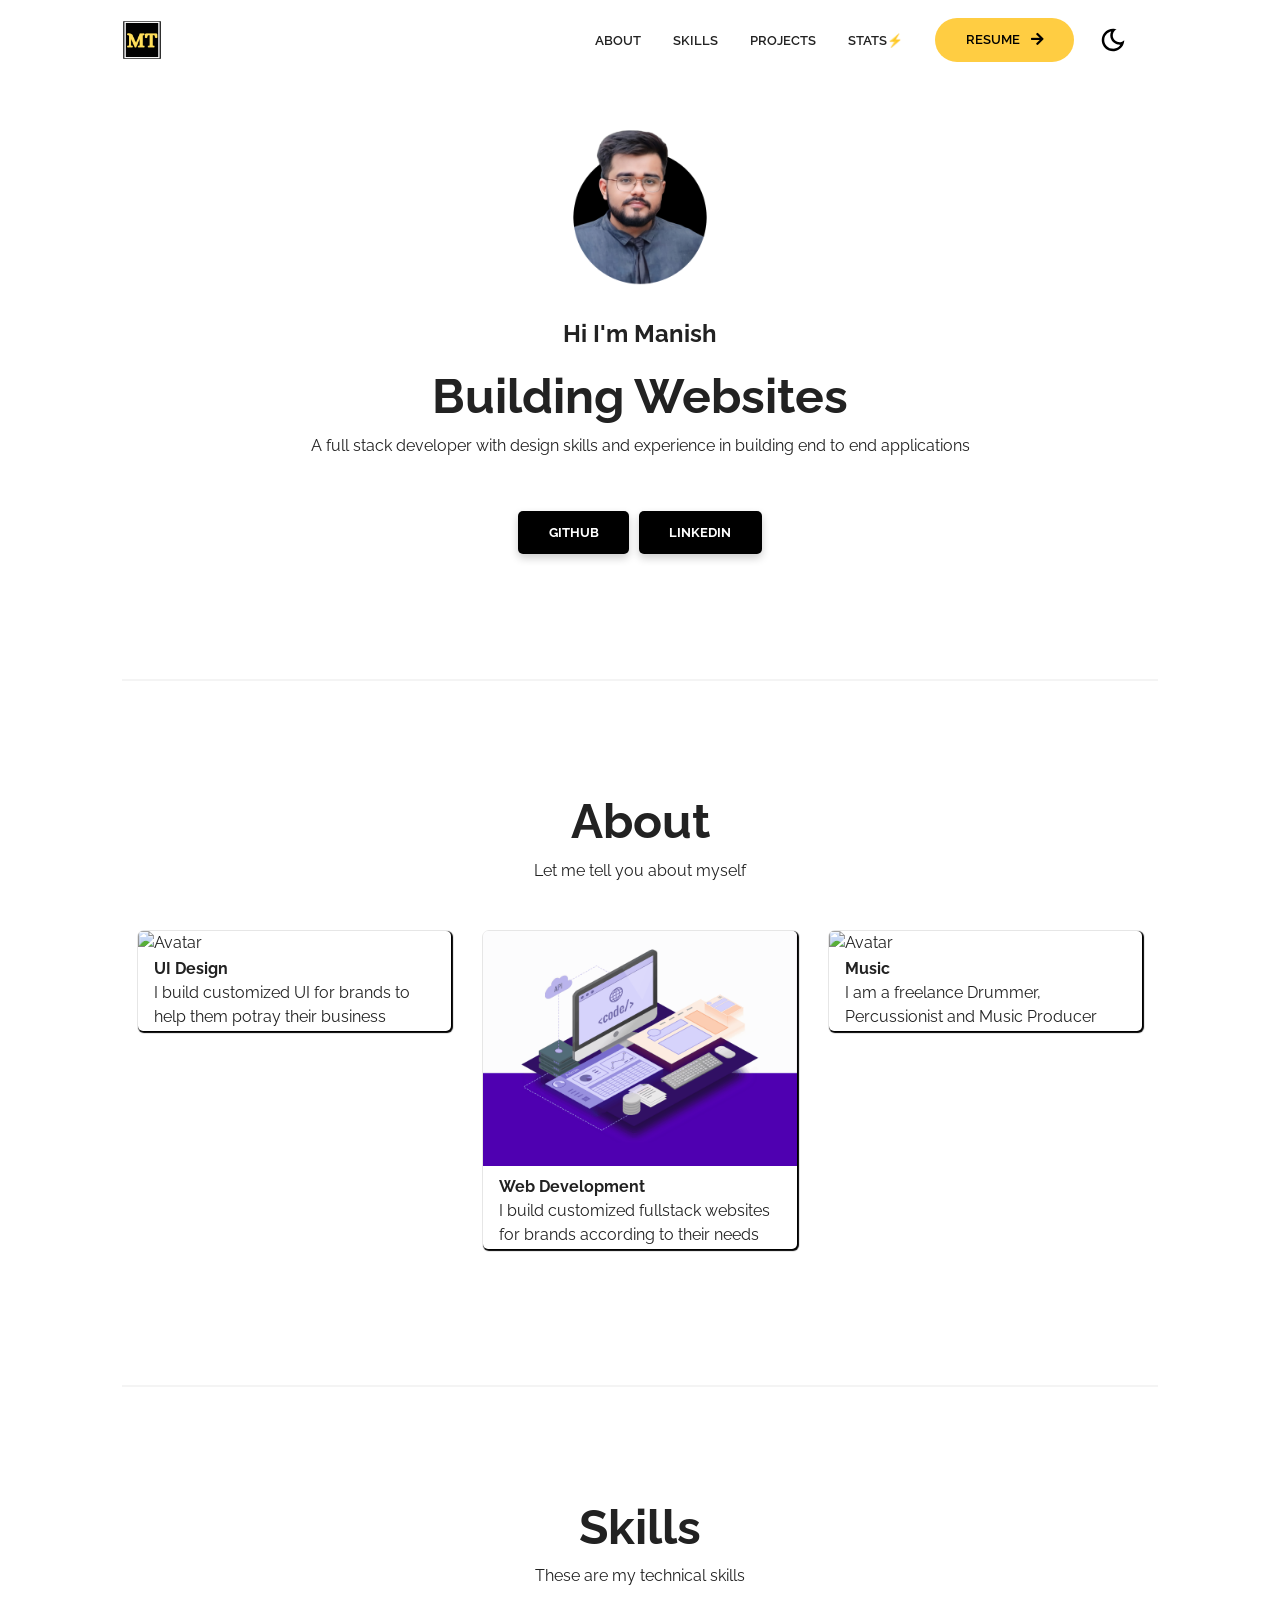
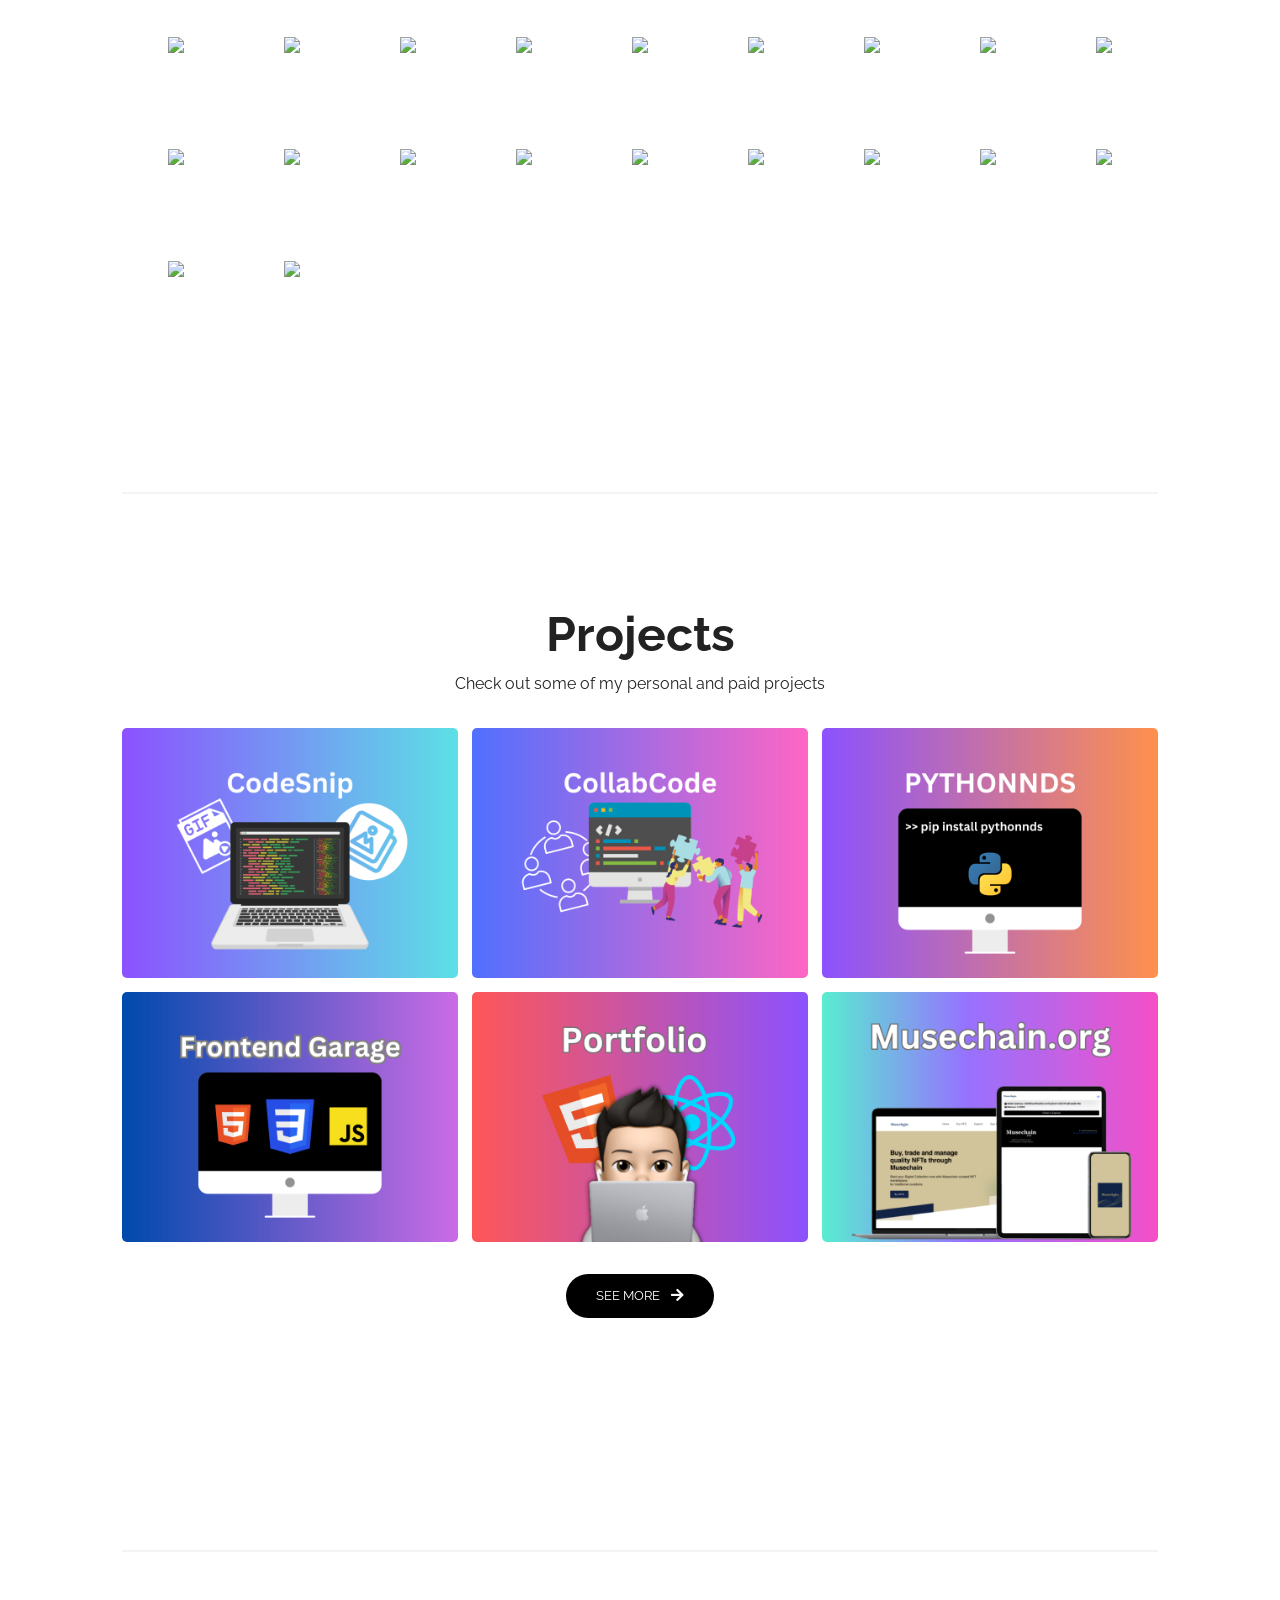
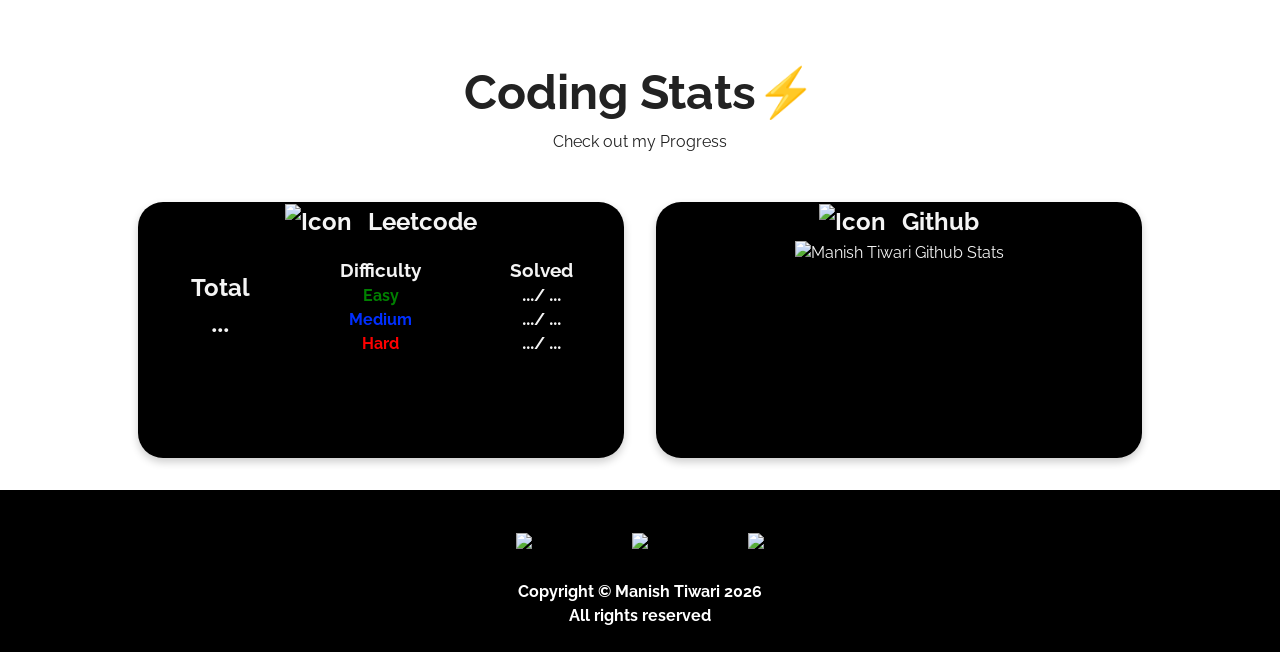
==== commit 32bab324: "fixed" ====
--- a/index.html
+++ b/index.html
@@ -407,61 +407,58 @@
             <div class="row">
                 <div class="column">
                     <div class="data-container">
-                        
-                        <h2>Leetcode</h2>
-                        
+                        <h1>
+                            <img src="https://raw.githubusercontent.com/rahuldkjain/github-profile-readme-generator/master/src/images/icons/Social/leet-code.svg" alt="Icon" class="icon">
+                            Leetcode
+                        </h1>
                         <div class="leetrow">
-                            
                             <div>
-                                <div class="circle">
-                                    <div class="outer-circle" id="outerCircle">
-                                        <canvas id="progressChart"></canvas>
-                                        <div class="inner-circle" id="innerCircle">
-                                            
-                                        </div>
-                                    </div>
-                                </div>
-                        
+                                <h1>
+                                    <strong>Total</strong>
+                                </h1>
+                                <h1>
+                                    <span id="totalSolved" style="font-family:verdana;">...</span>
+                                </h1>
+                                
                             </div>
                             <div>
                                 <h3>Difficulty</h3>
-                                <p><strong>All</strong></p>
-                                <p style="color:green;"><strong>Easy</strong></p>
-                                <p style="color:rgb(0, 47, 255);"><strong>Medium</strong></p>
-                                <p style="color:rgb(255, 0, 0);"><strong>Hard</strong></p>
+                                <p style="color:green;">
+                                    <strong>Easy</strong>
+                                </p>
+                                <p style="color:rgb(0, 47, 255);">
+                                    <strong>Medium</strong>
+                                </p>
+                                <p style="color:rgb(255, 0, 0);">
+                                    <strong>Hard</strong>
+                                </p>
                             </div>
                             <div>
                                 <h3>Solved</h3>
                                 <p>
-                                    <span id="totalSolved" style="font-family:verdana;">...</span>/<span id="totalQuestions" style="font-family:verdana;">...</span>
+                                    <strong><span id="easySolved" style="font-family:verdana;">...</span>/
+                                    <span id="totalEasy" style="font-family:verdana;">...</span></strong>
                                 </p>
                                 <p>
-                                    <span id="easySolved" style="font-family:verdana;">...</span>/<span id="totalEasy" style="font-family:verdana;">...</span>
-                                    
+                                    <strong><span id="mediumSolved" style="font-family:verdana;">...</span>/
+                                    <span id="totalMedium" style="font-family:verdana;">...</span></strong>
                                 </p>
                                 <p>
-                                    <span id="mediumSolved" style="font-family:verdana;">...</span>/<span id="totalMedium" style="font-family:verdana;">...</span>
-                                    
-                                </p>
-                                <p>
-                                    <span id="hardSolved" style="font-family:verdana;">...</span>/<span id="totalHard" style="font-family:verdana;">...</span>
+                                    <strong><span id="hardSolved" style="font-family:verdana;">...</span>/
+                                    <span id="totalHard" style="font-family:verdana;">...</span></strong>
                                 </p>
                             </div>
-                            
                         </div>
                     </div>
                 </div>
                 <div class="column">
                     <div class="data-container">
-                    <h2>Github</h2>
-                    <img
-                        align="center"
-                        id="githubimage"
-                        alt="Manish Tiwari Github Stats"
-                        width:
-                        "100%"
-                    >
-                </div>
+                        <h1>
+                            <img src="https://raw.githubusercontent.com/rahuldkjain/github-profile-readme-generator/master/src/images/icons/Social/github.svg" alt="Icon" class="icon">
+                            Github
+                        </h1>
+                        <img align="center" id="githubimage" alt="Manish Tiwari Github Stats">
+                    </div>
                 </div>
             </div>
         </section>
--- a/src/css/style.css
+++ b/src/css/style.css
@@ -62,6 +62,15 @@
 ul {
   list-style: none;
 }
+.header {
+  display: flex;
+  align-items: center; /* Aligns items vertically in the center */
+}
+
+.icon {
+  width: 20px; /* Adjust the width as per your icon size */
+  margin-right: 10px; /* Add spacing between the icon and heading text */
+}
 
 a {
   text-decoration: none;
@@ -121,7 +130,10 @@
   max-width: 1000px; /* Adjust the maximum width of the container as needed */
   margin: 0 auto; /* Center the container horizontally on the page */
 }
-
+#totalQuestionss{
+    position: absolute;
+    font-size: xx-large;
+}
 .row {
   display:block;
   align-items: center;
@@ -167,6 +179,7 @@
 .leetrow >*{
   padding:1rem;
   text-align: center;
+  align-items: center;
   place-content: center;
 }
 @media (min-width:768px) {
@@ -179,6 +192,29 @@
   .leetrow {
       display: grid;
       grid-template-columns: 1fr 1fr 1fr;
+  }
+}
+.leetrows {
+  display:block;
+  align-items: center;
+  color: var(--card-background);
+  background-color: var(--card-colour);
+}
+.leetrows >*{
+  padding:1rem;
+  text-align: center;
+  place-content: center;
+}
+@media (min-width:768px) {
+  .leetrows {
+      display: grid;
+      grid-template-columns: 1fr 1fr;
+  }
+}
+@media (max-width:768px) {
+  .leetrows {
+      display: grid;
+      grid-template-columns: 1fr 1fr;
   }
 }
 
@@ -546,7 +582,9 @@
     transform: translateY(-8px) rotate(-45deg);
   }
 }
-
+.column{
+  align-items:center;
+}
 @media (max-width: 600px) {
   .project {
     display: grid;
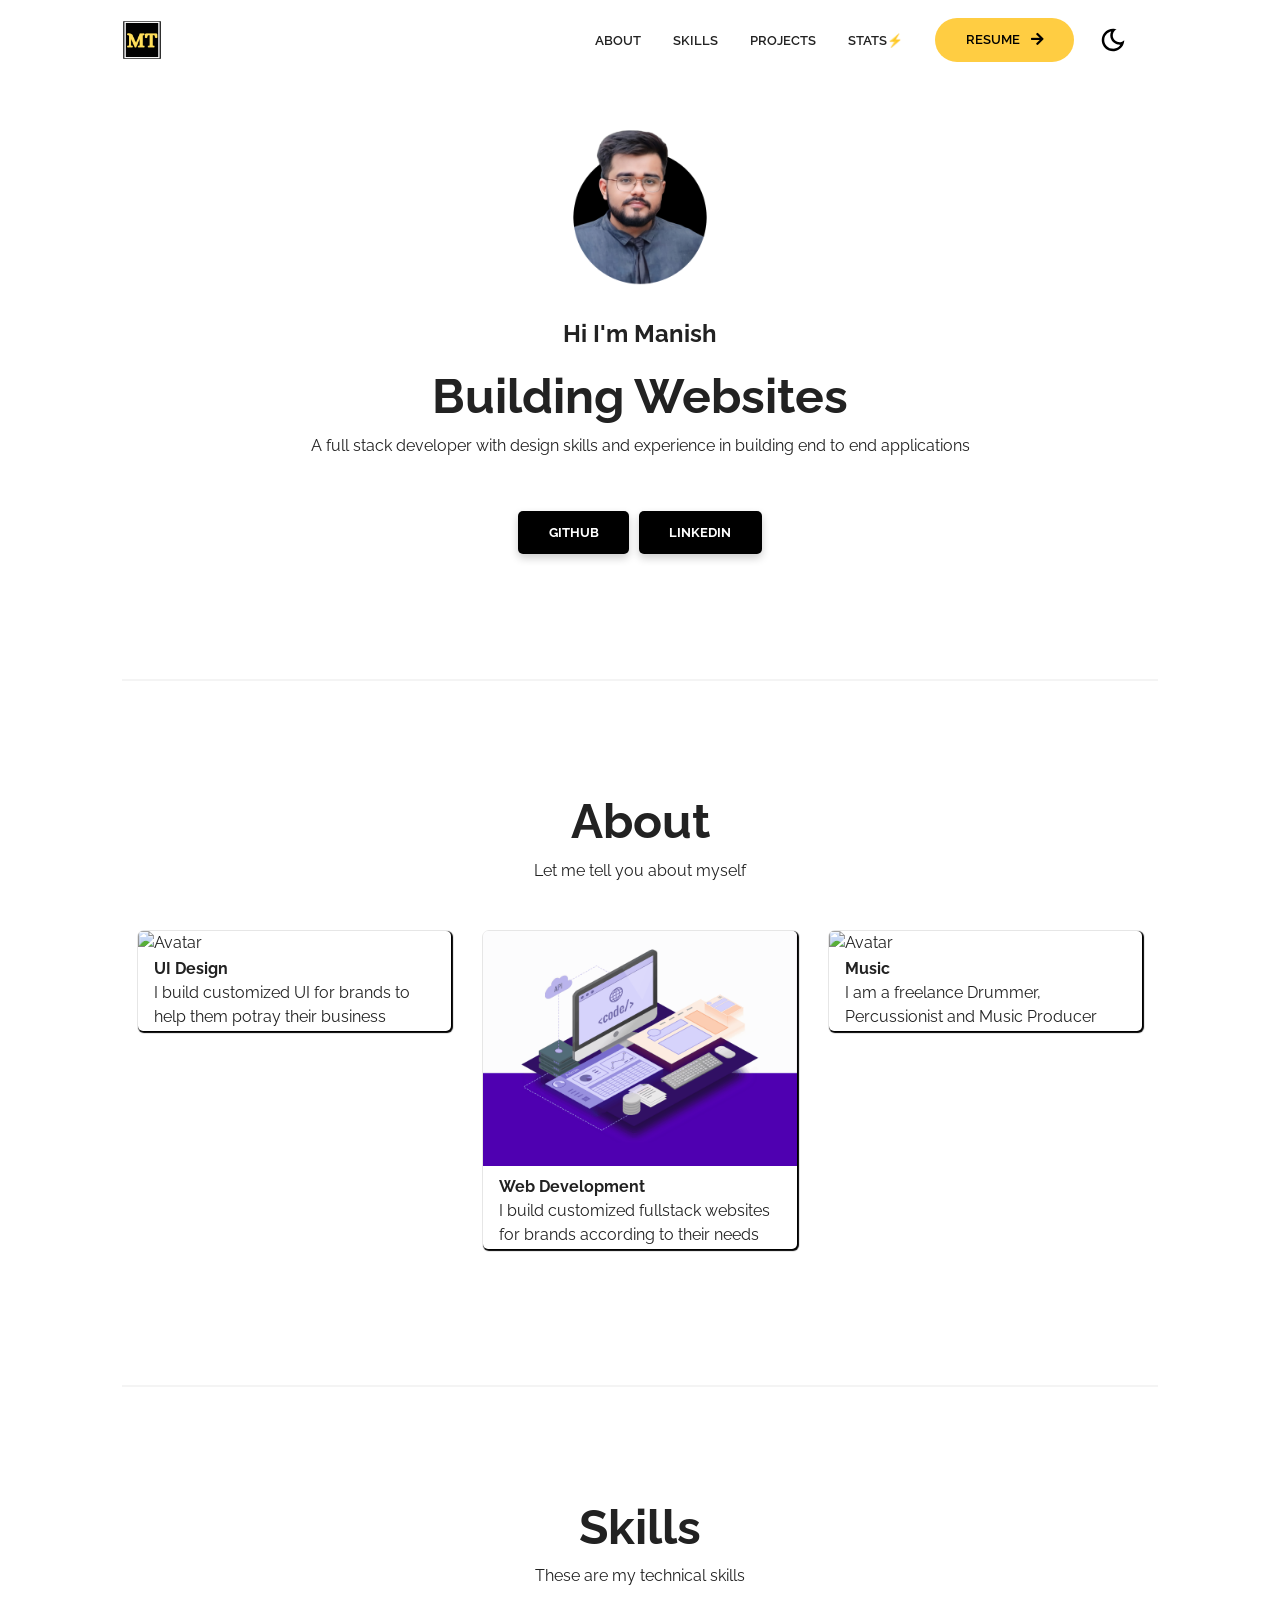
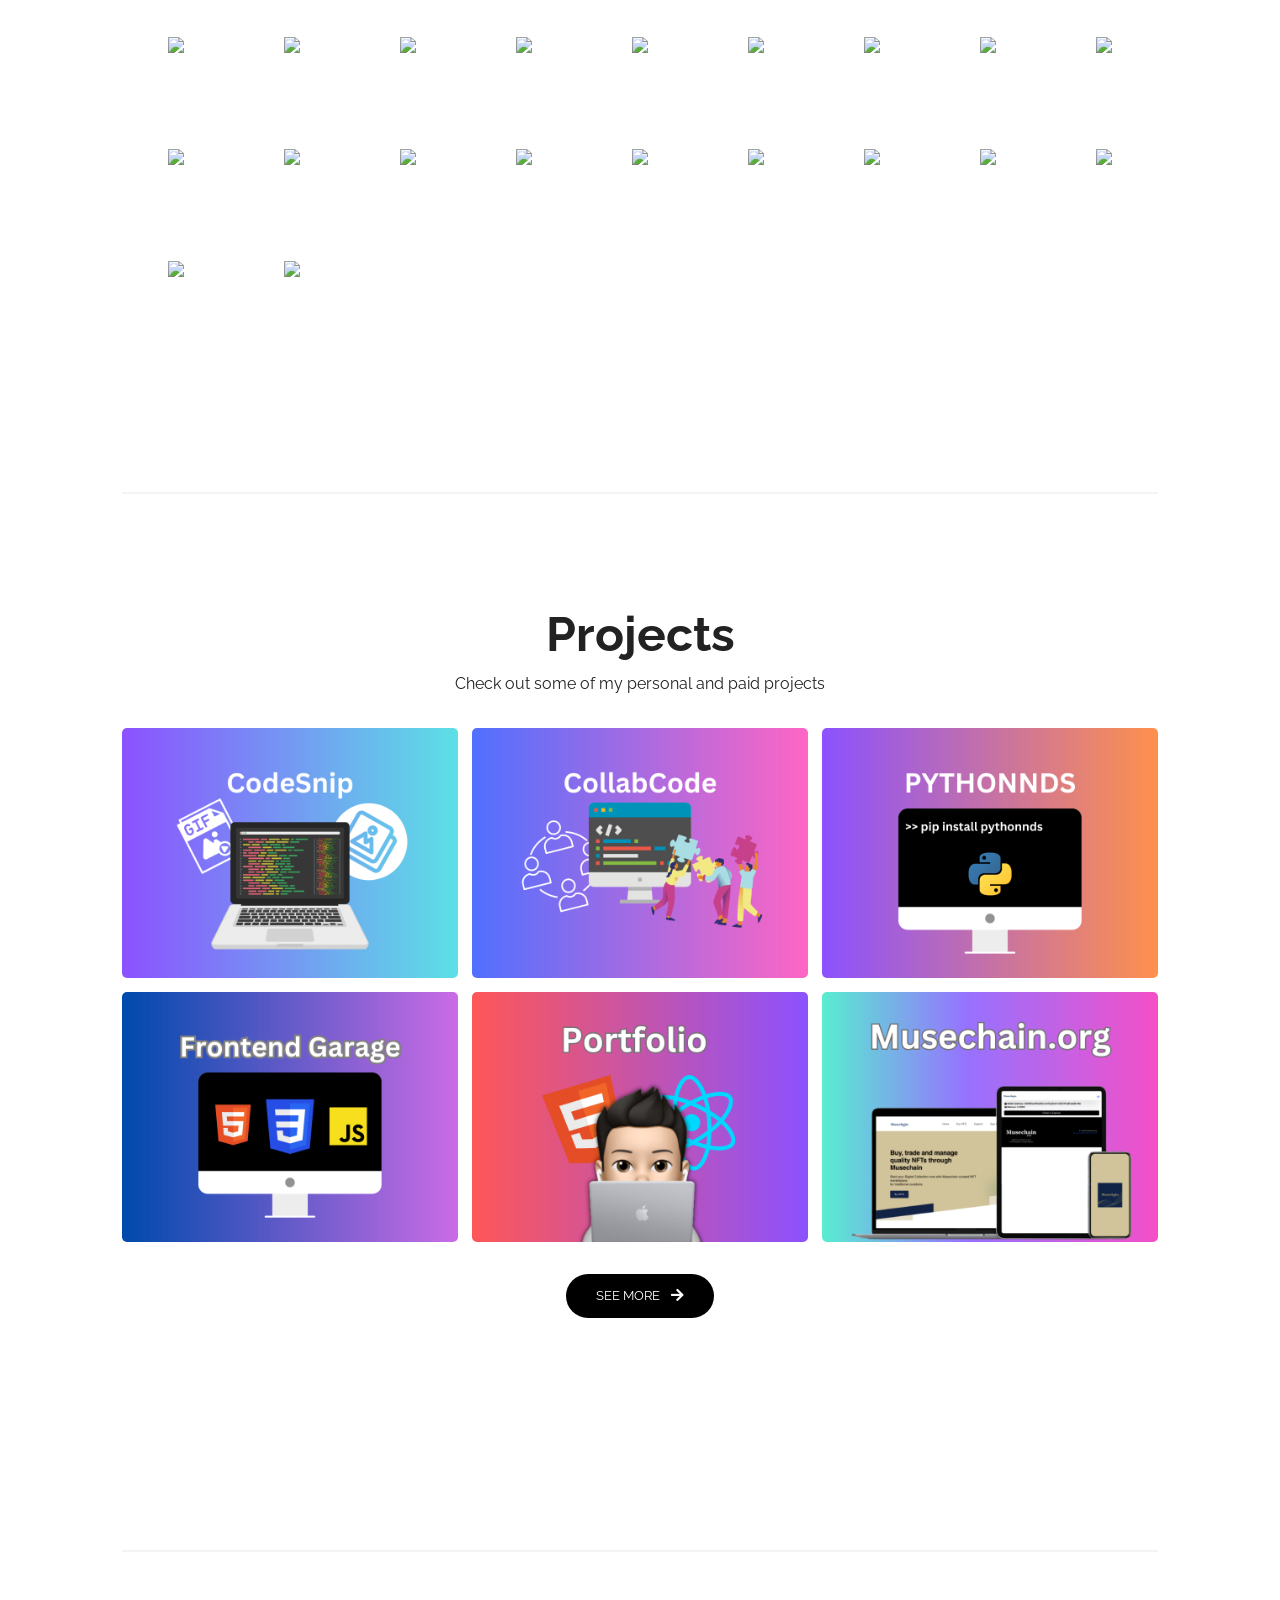
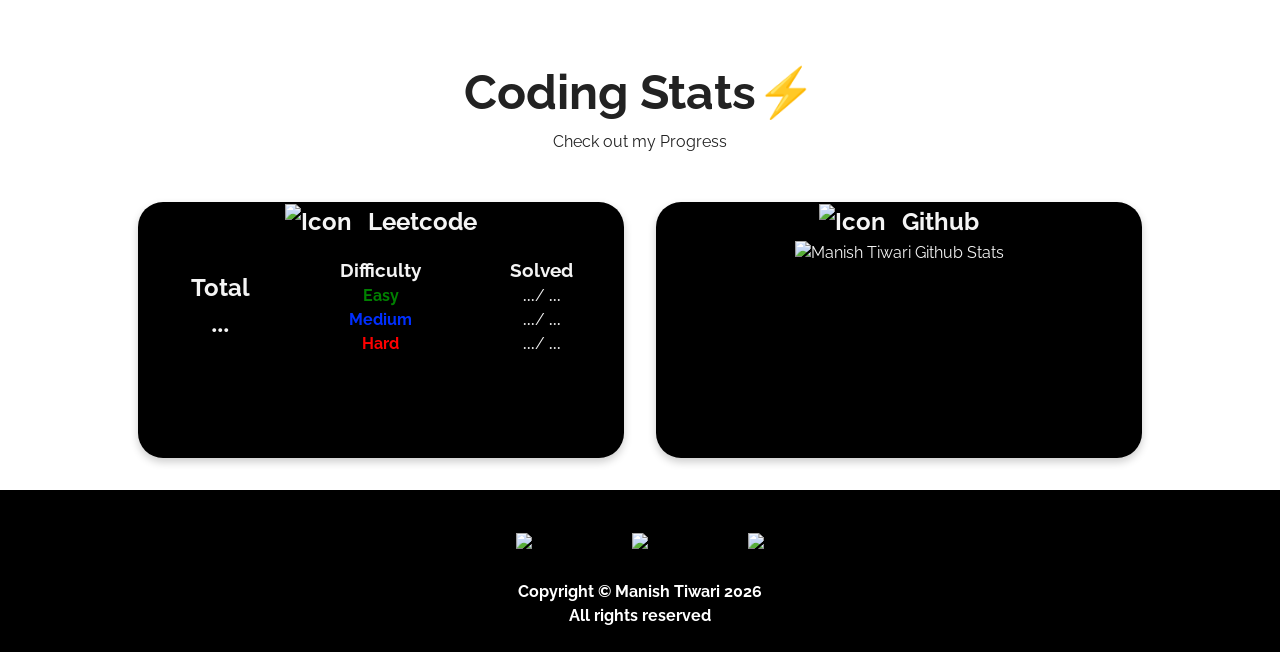
==== commit 7805de1b: "fixed" ====
--- a/index.html
+++ b/index.html
@@ -414,7 +414,7 @@
                         <div class="leetrow">
                             <div>
                                 <h1>
-                                    <strong>Total</strong>
+                                    Total
                                 </h1>
                                 <h1>
                                     <span id="totalSolved" style="font-family:verdana;">...</span>
@@ -436,16 +436,16 @@
                             <div>
                                 <h3>Solved</h3>
                                 <p>
-                                    <strong><span id="easySolved" style="font-family:verdana;">...</span>/
-                                    <span id="totalEasy" style="font-family:verdana;">...</span></strong>
+                                    <span id="easySolved" style="font-family:verdana;">...</span>/
+                                    <span id="totalEasy" style="font-family:verdana;">...</span>
                                 </p>
                                 <p>
-                                    <strong><span id="mediumSolved" style="font-family:verdana;">...</span>/
-                                    <span id="totalMedium" style="font-family:verdana;">...</span></strong>
+                                    <span id="mediumSolved" style="font-family:verdana;">...</span>/
+                                    <span id="totalMedium" style="font-family:verdana;">...</span>
                                 </p>
                                 <p>
-                                    <strong><span id="hardSolved" style="font-family:verdana;">...</span>/
-                                    <span id="totalHard" style="font-family:verdana;">...</span></strong>
+                                    <span id="hardSolved" style="font-family:verdana;">...</span>/
+                                    <span id="totalHard" style="font-family:verdana;">...</span>
                                 </p>
                             </div>
                         </div>
--- a/src/css/style.css
+++ b/src/css/style.css
@@ -68,7 +68,7 @@
 }
 
 .icon {
-  width: 20px; /* Adjust the width as per your icon size */
+  width: 1.2rem; /* Adjust the width as per your icon size */
   margin-right: 10px; /* Add spacing between the icon and heading text */
 }
 
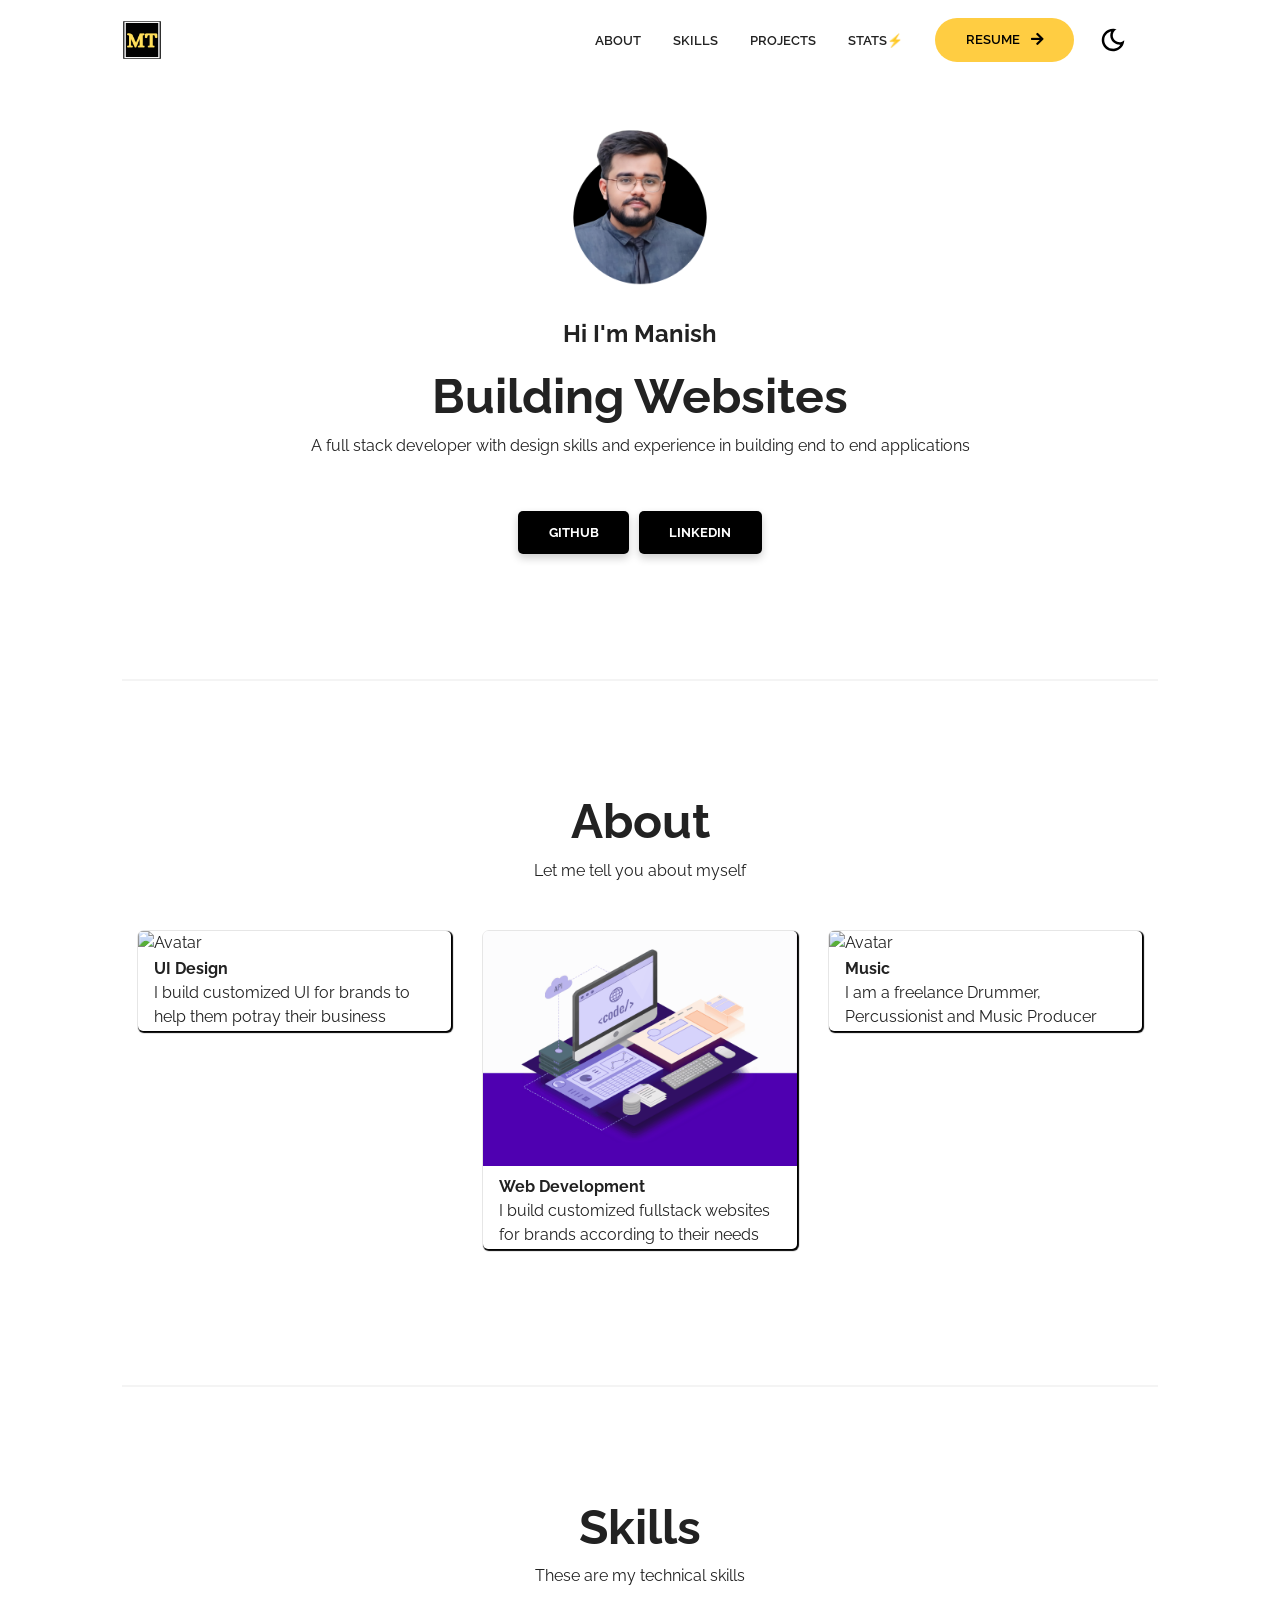
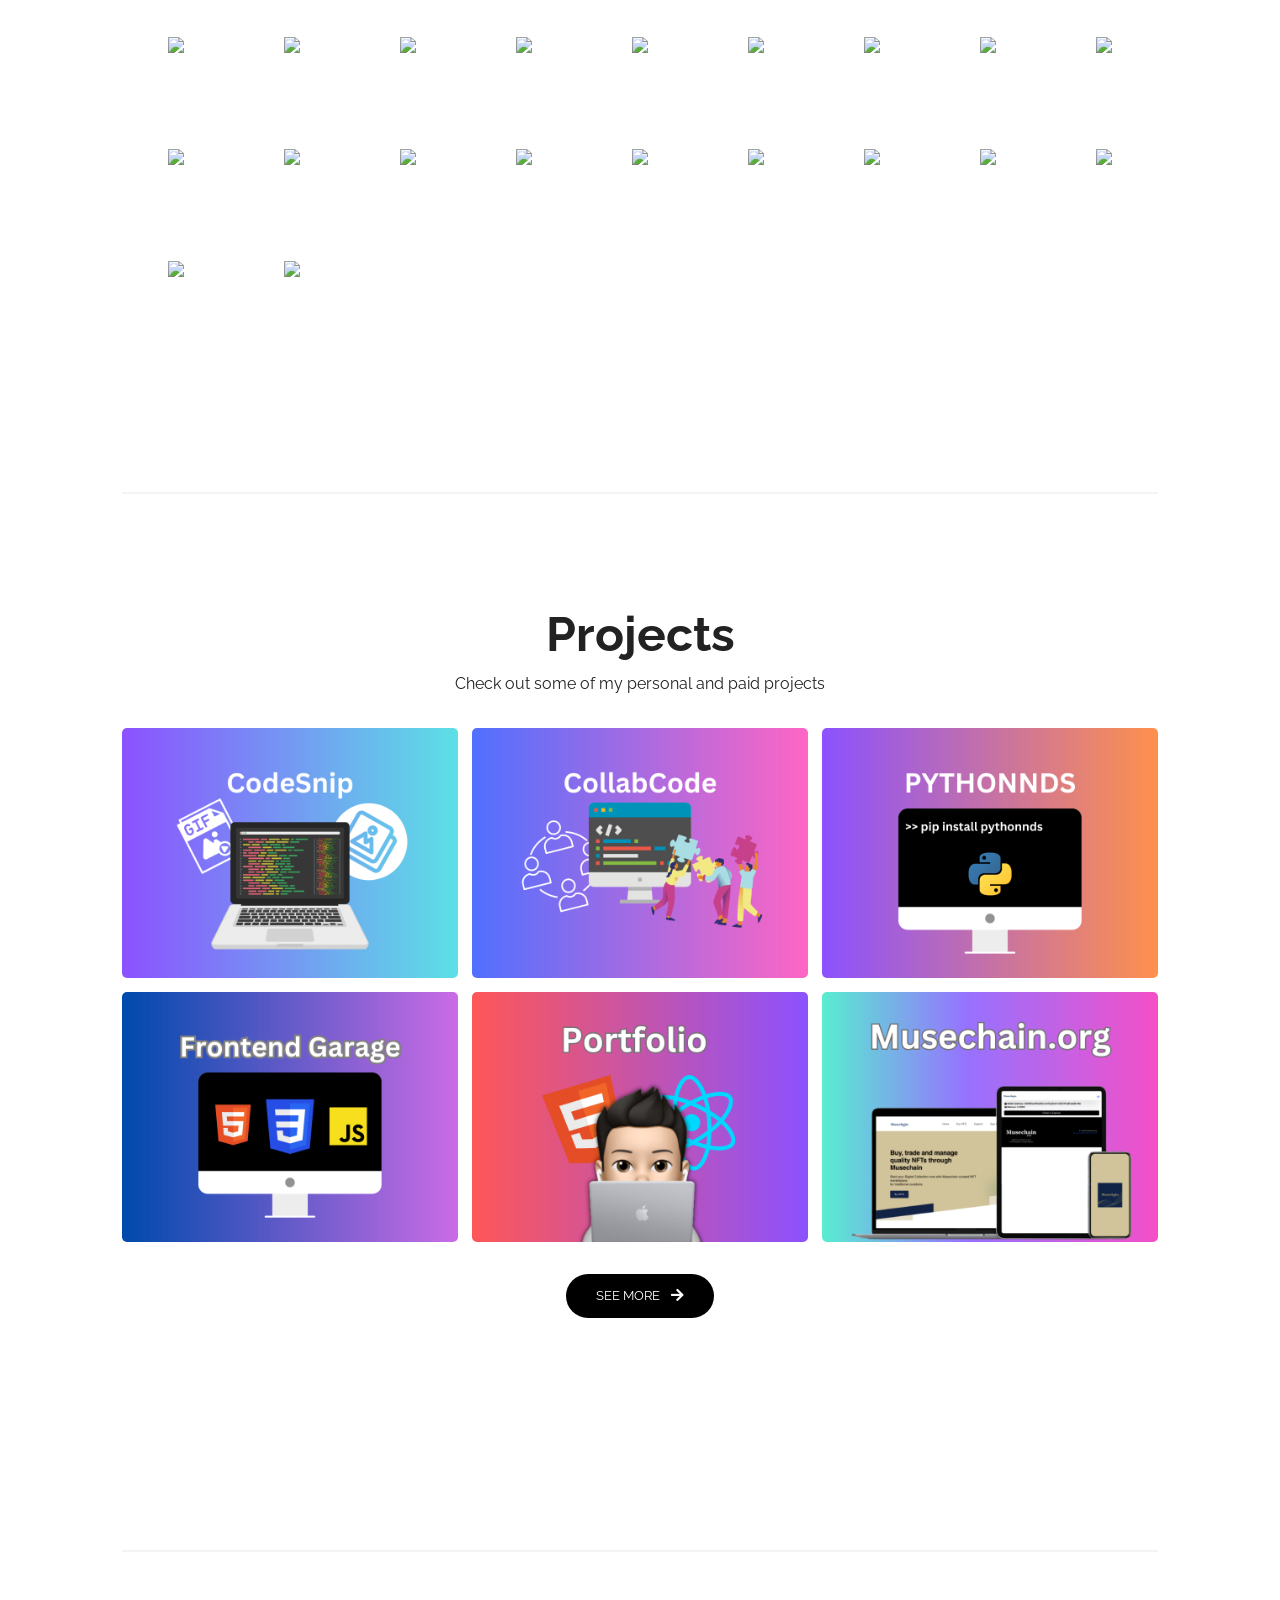
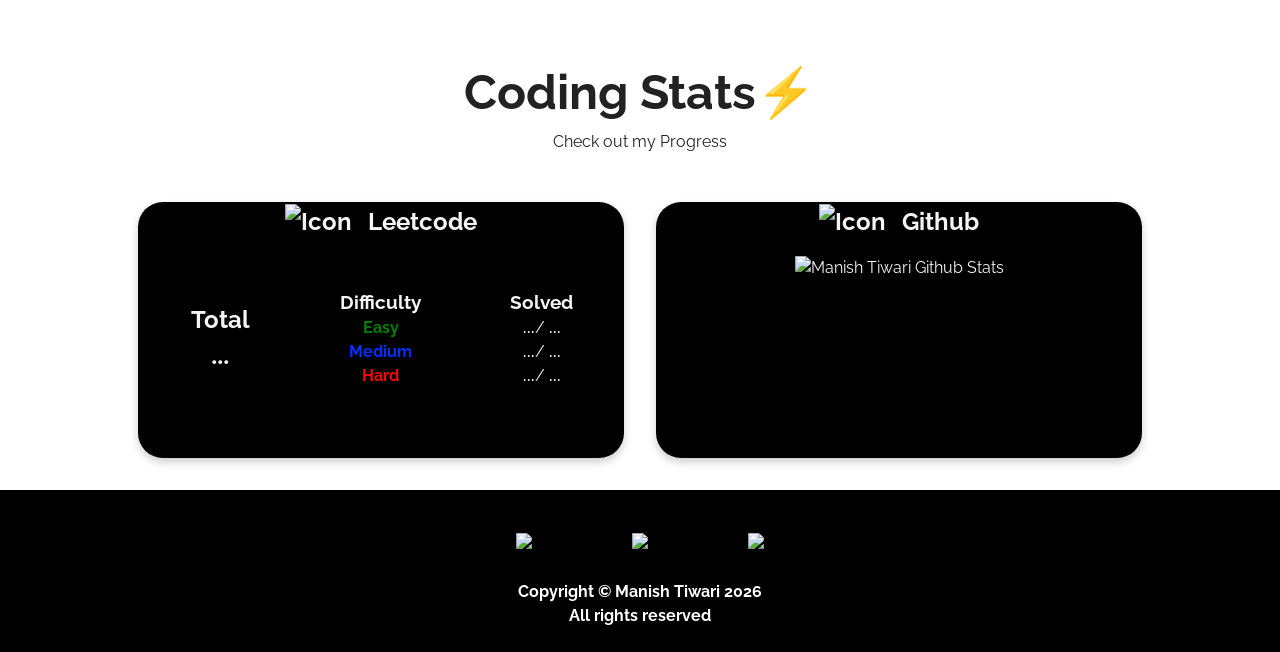
==== commit 698f3a33: "fixed errors" ====
--- a/index.html
+++ b/index.html
@@ -407,7 +407,7 @@
             <div class="row">
                 <div class="column">
                     <div class="data-container">
-                        <h1>
+                        <h1 >
                             <img src="https://raw.githubusercontent.com/rahuldkjain/github-profile-readme-generator/master/src/images/icons/Social/leet-code.svg" alt="Icon" class="icon">
                             Leetcode
                         </h1>
--- a/src/css/style.css
+++ b/src/css/style.css
@@ -62,9 +62,13 @@
 ul {
   list-style: none;
 }
-.header {
+.card .project-bio h3 {
+  text-align: left;
+}
+header {
   display: flex;
   align-items: center; /* Aligns items vertically in the center */
+  
 }
 
 .icon {
@@ -181,6 +185,10 @@
   text-align: center;
   align-items: center;
   place-content: center;
+  margin-top: 2rem;
+}
+#githubimage{
+  margin-top: 1rem;
 }
 @media (min-width:768px) {
   .leetrow {
@@ -297,7 +305,6 @@
   align-items: center;
   z-index: 99999;
   border-radius: 25px;
-  margin:0px;
   padding:2px;
   height:16rem;
   background-color: var(--card-colour);
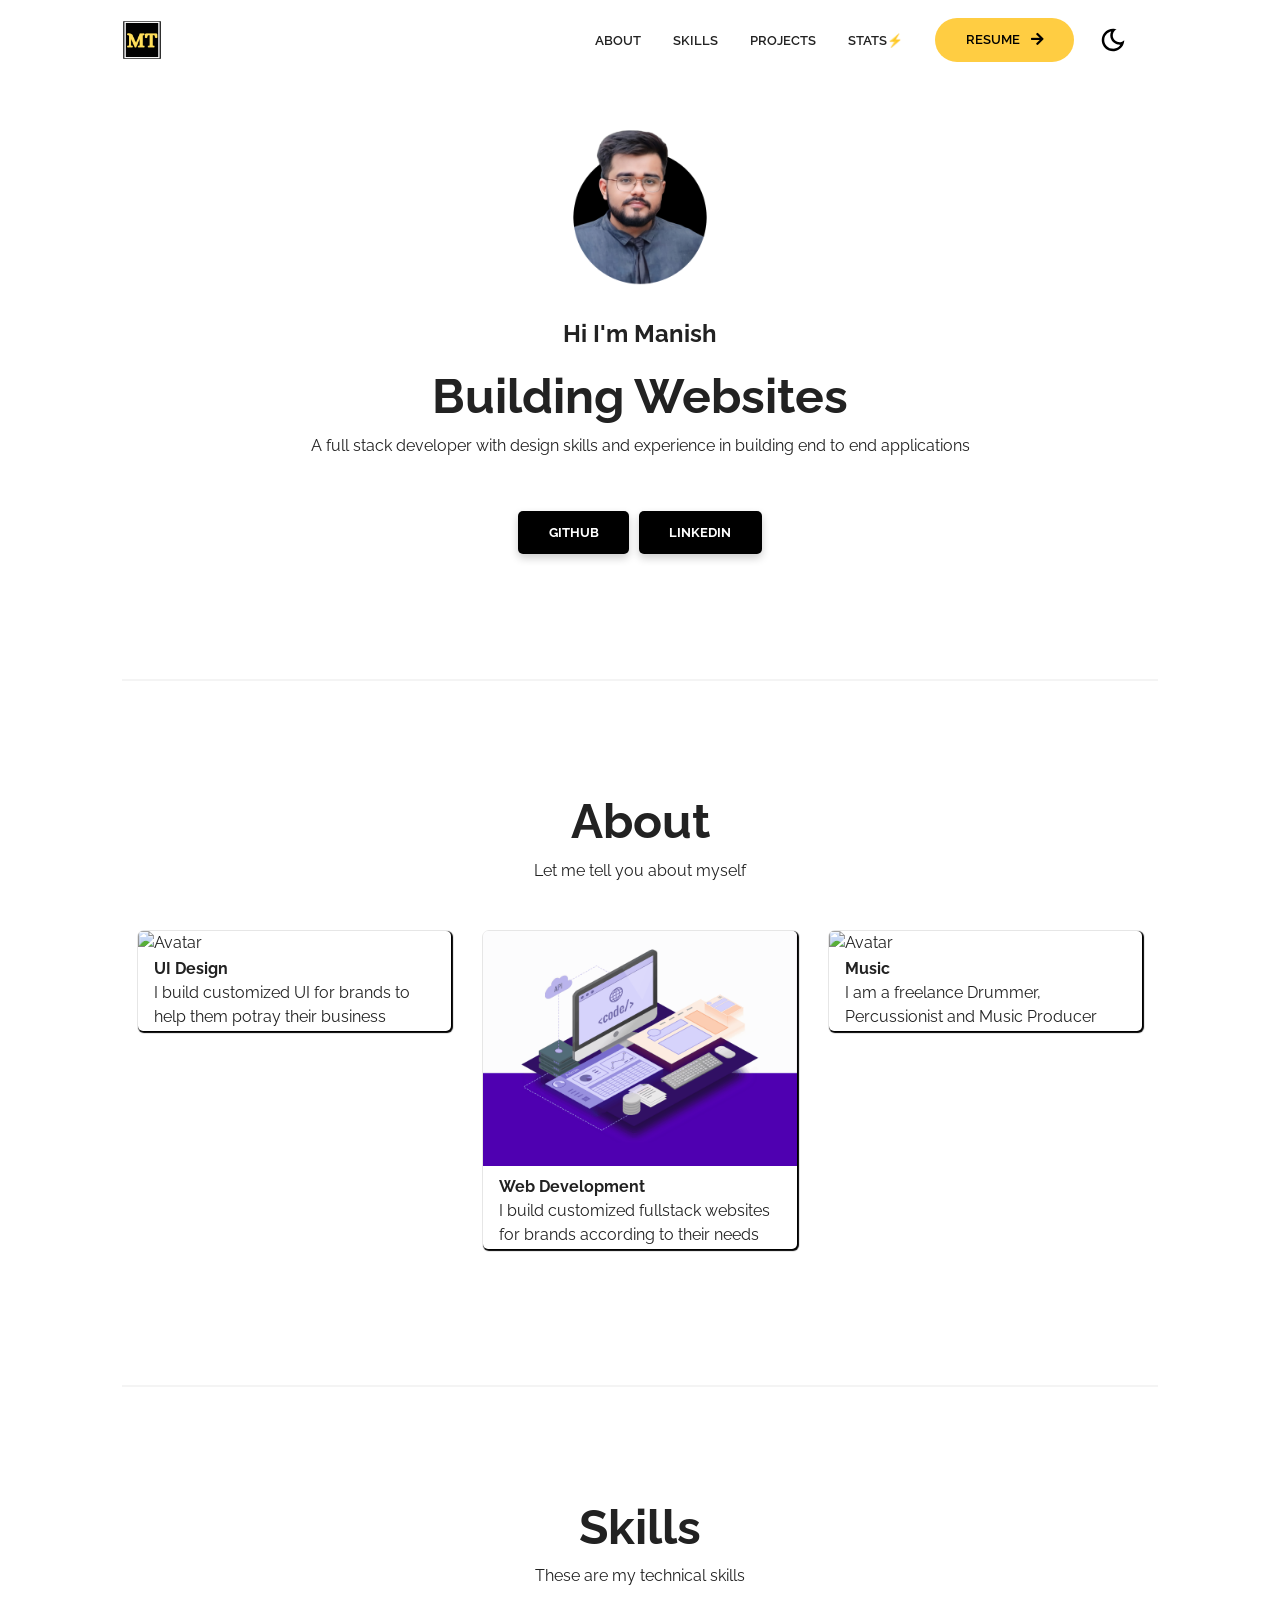
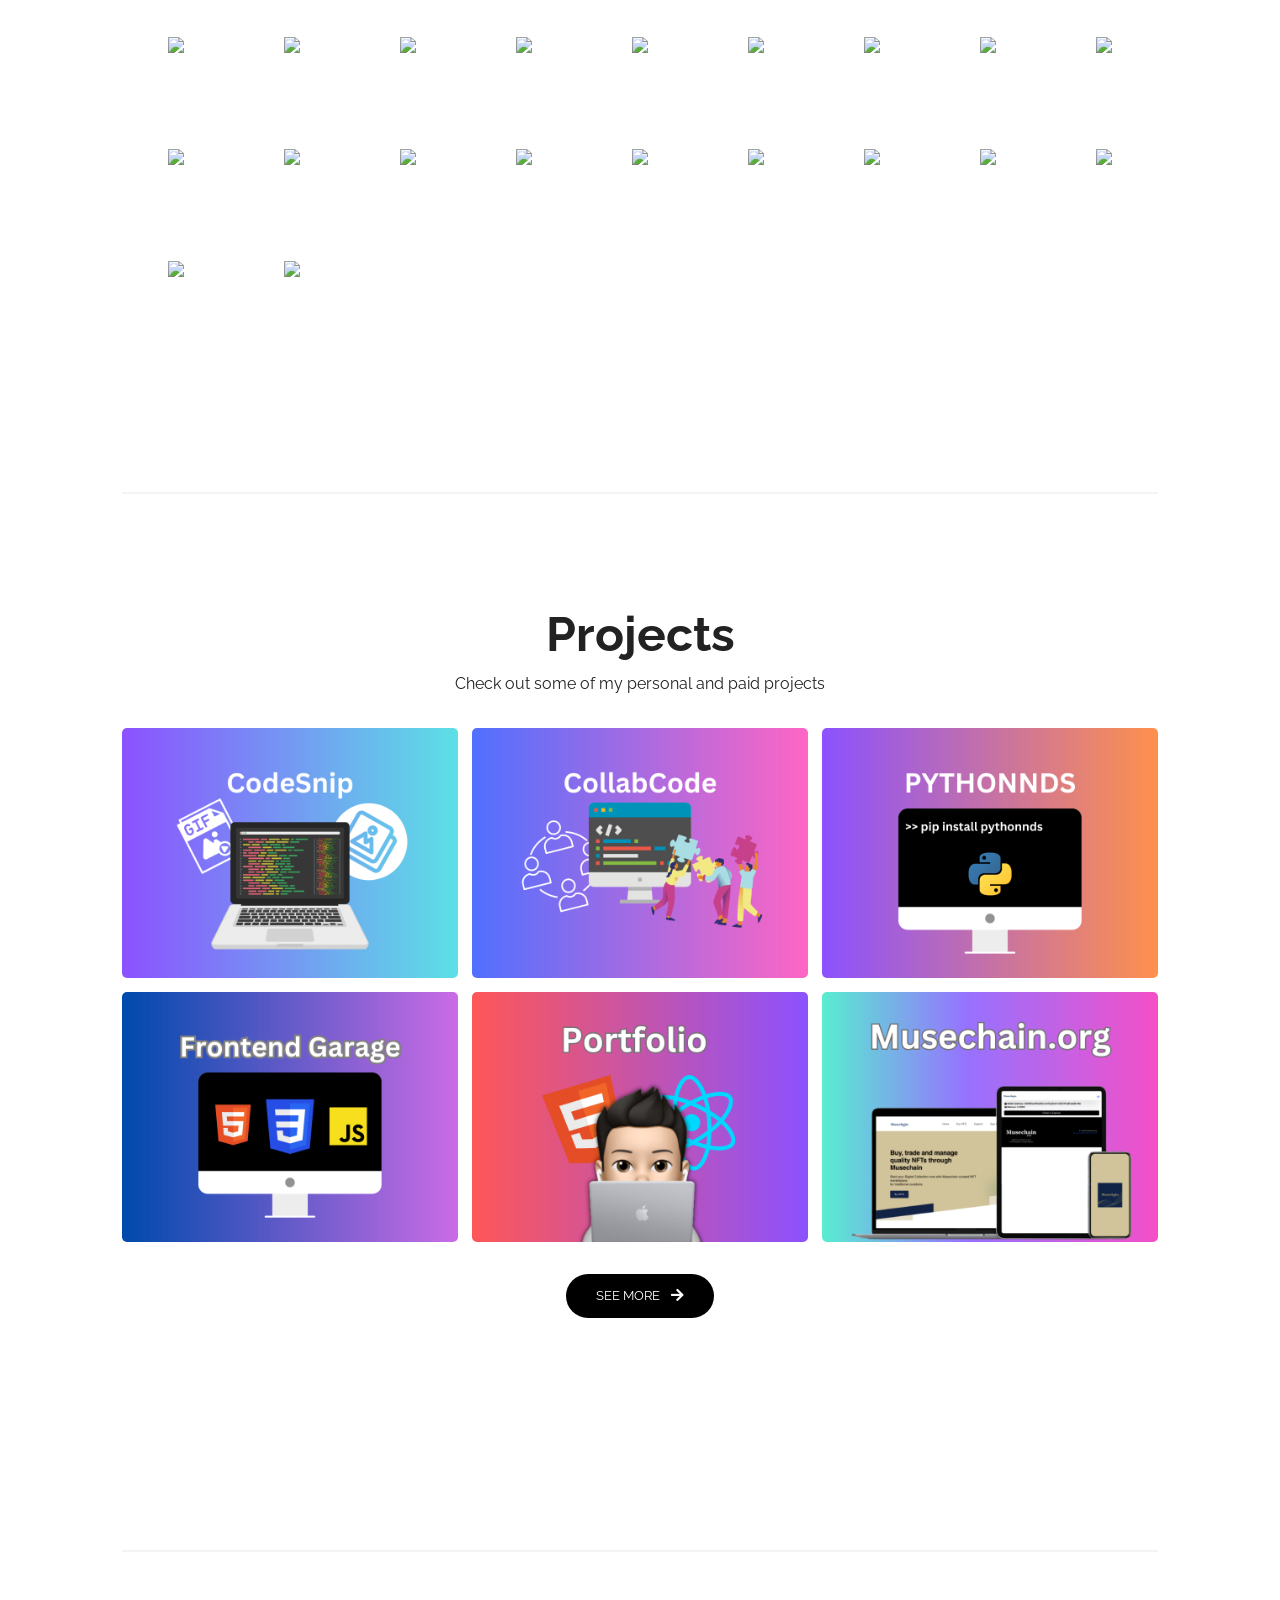
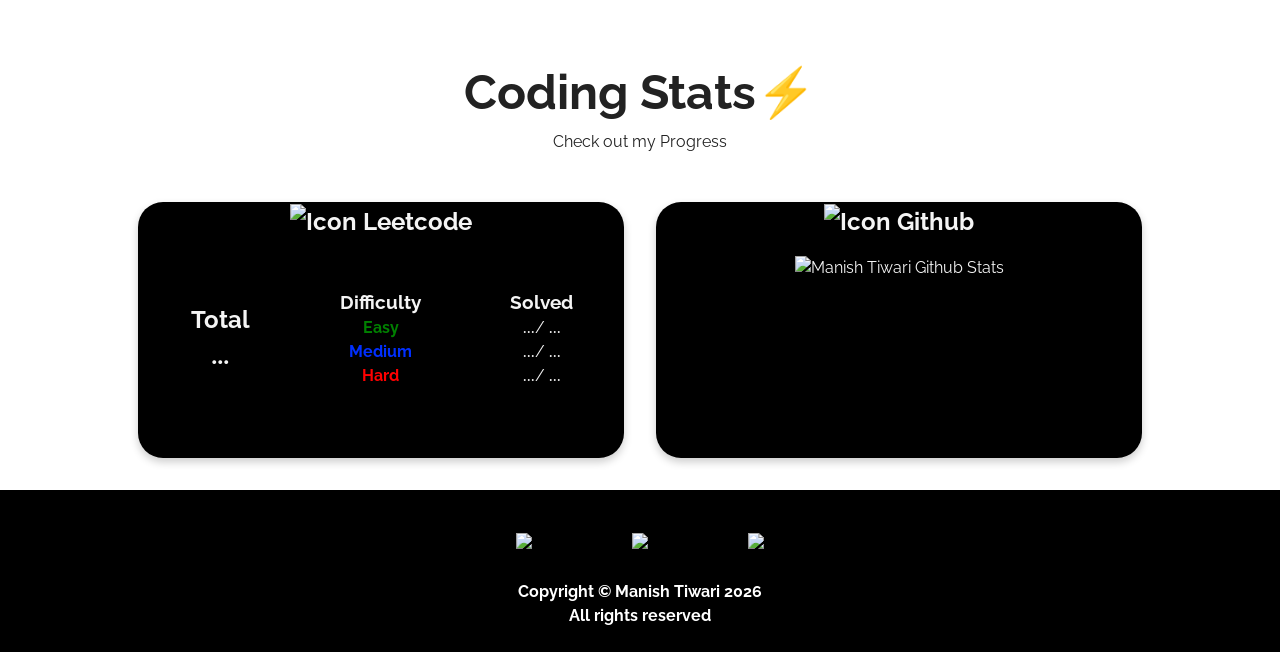
==== commit b7dd7d0f: "updated resume" ====
--- a/index.html
+++ b/index.html
@@ -85,7 +85,7 @@
                             <a class="nav-link" href="#stats">STATS⚡</a>
                         </li>
                         <li>
-                            <a class="nav-link btn btn-primary" href="https://drive.google.com/file/d/1fNdwruyw9_mFZpUhJVUQkKXhj7fL78l2/view?usp=sharing">
+                            <a class="nav-link btn btn-primary" href="https://drive.google.com/file/d/1eL24sRH_GxT9XLrFynp_IsVoriajaM00/view?usp=sharing">
                                 RESUME
                                 <i class="fas fa-arrow-right"></i>
                             </a>
--- a/src/css/style.css
+++ b/src/css/style.css
@@ -68,12 +68,10 @@
 header {
   display: flex;
   align-items: center; /* Aligns items vertically in the center */
-  
 }
 
 .icon {
   width: 1.2rem; /* Adjust the width as per your icon size */
-  margin-right: 10px; /* Add spacing between the icon and heading text */
 }
 
 a {
